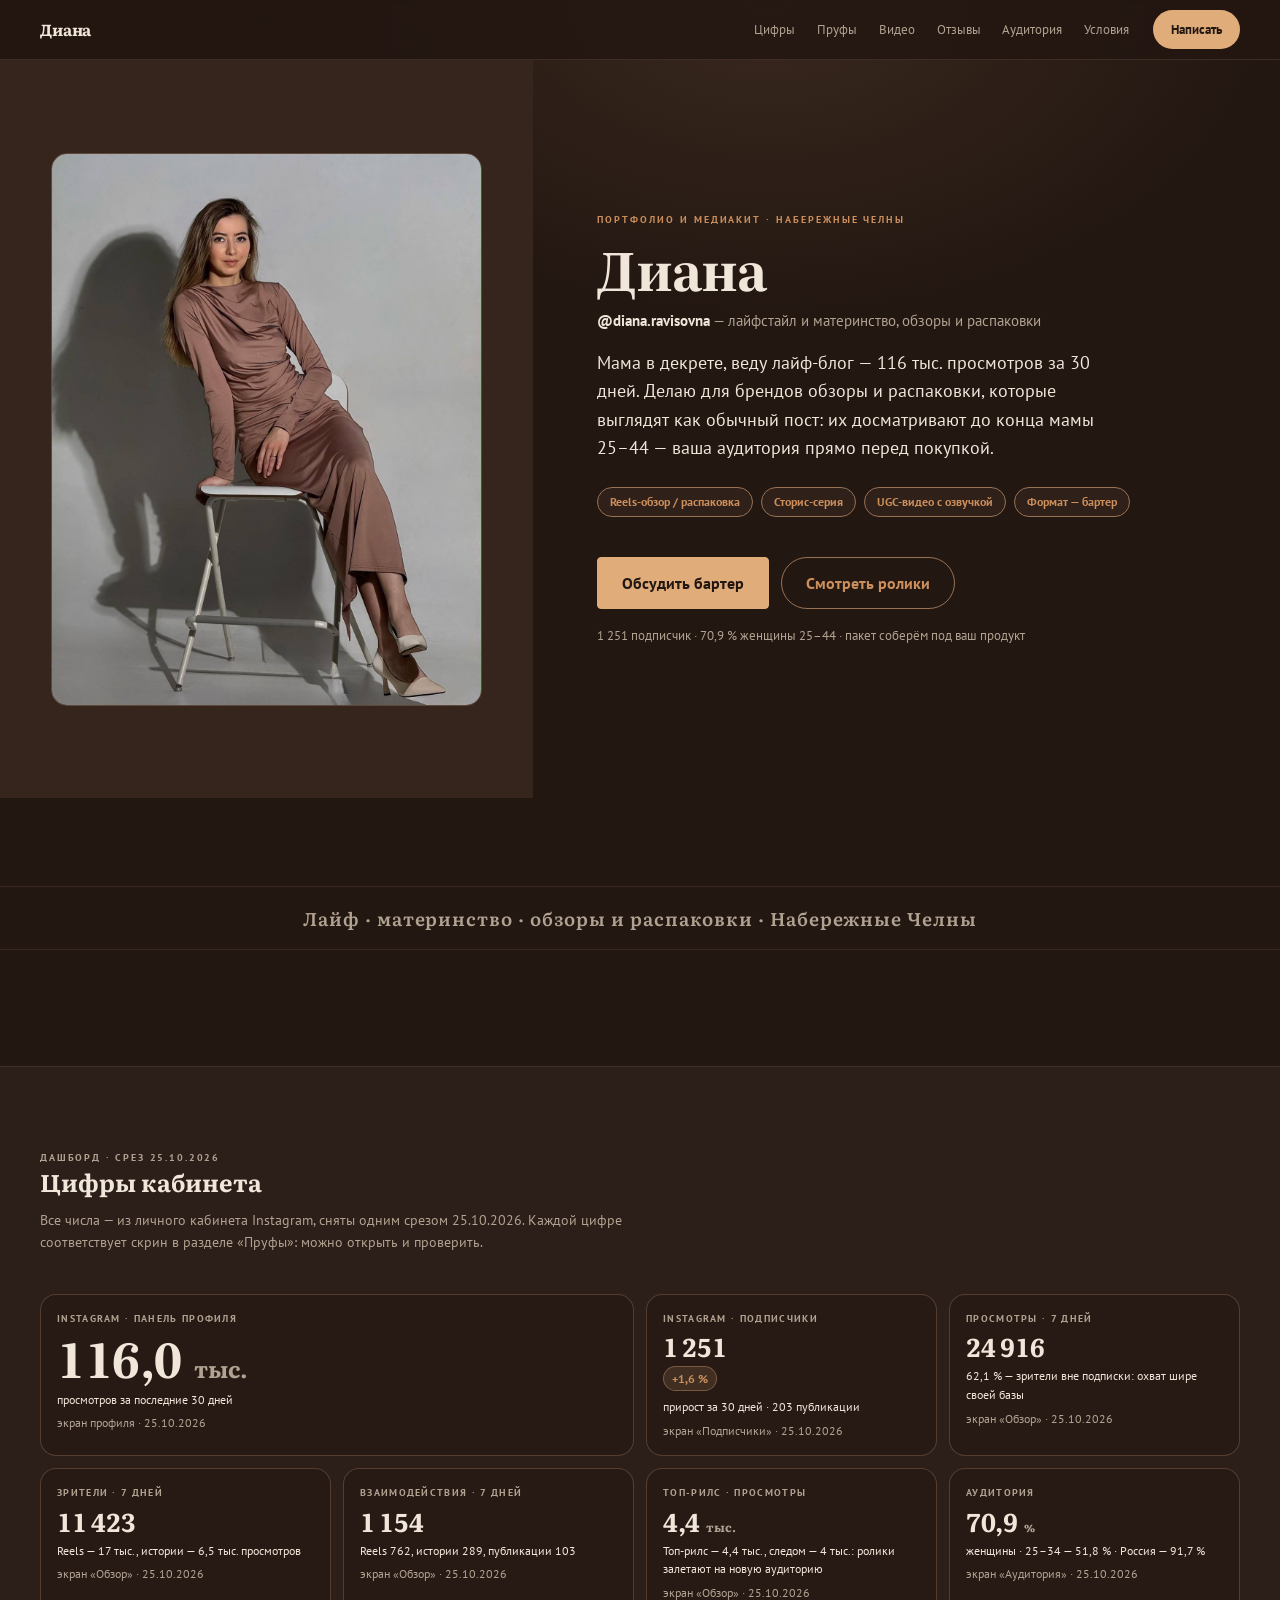
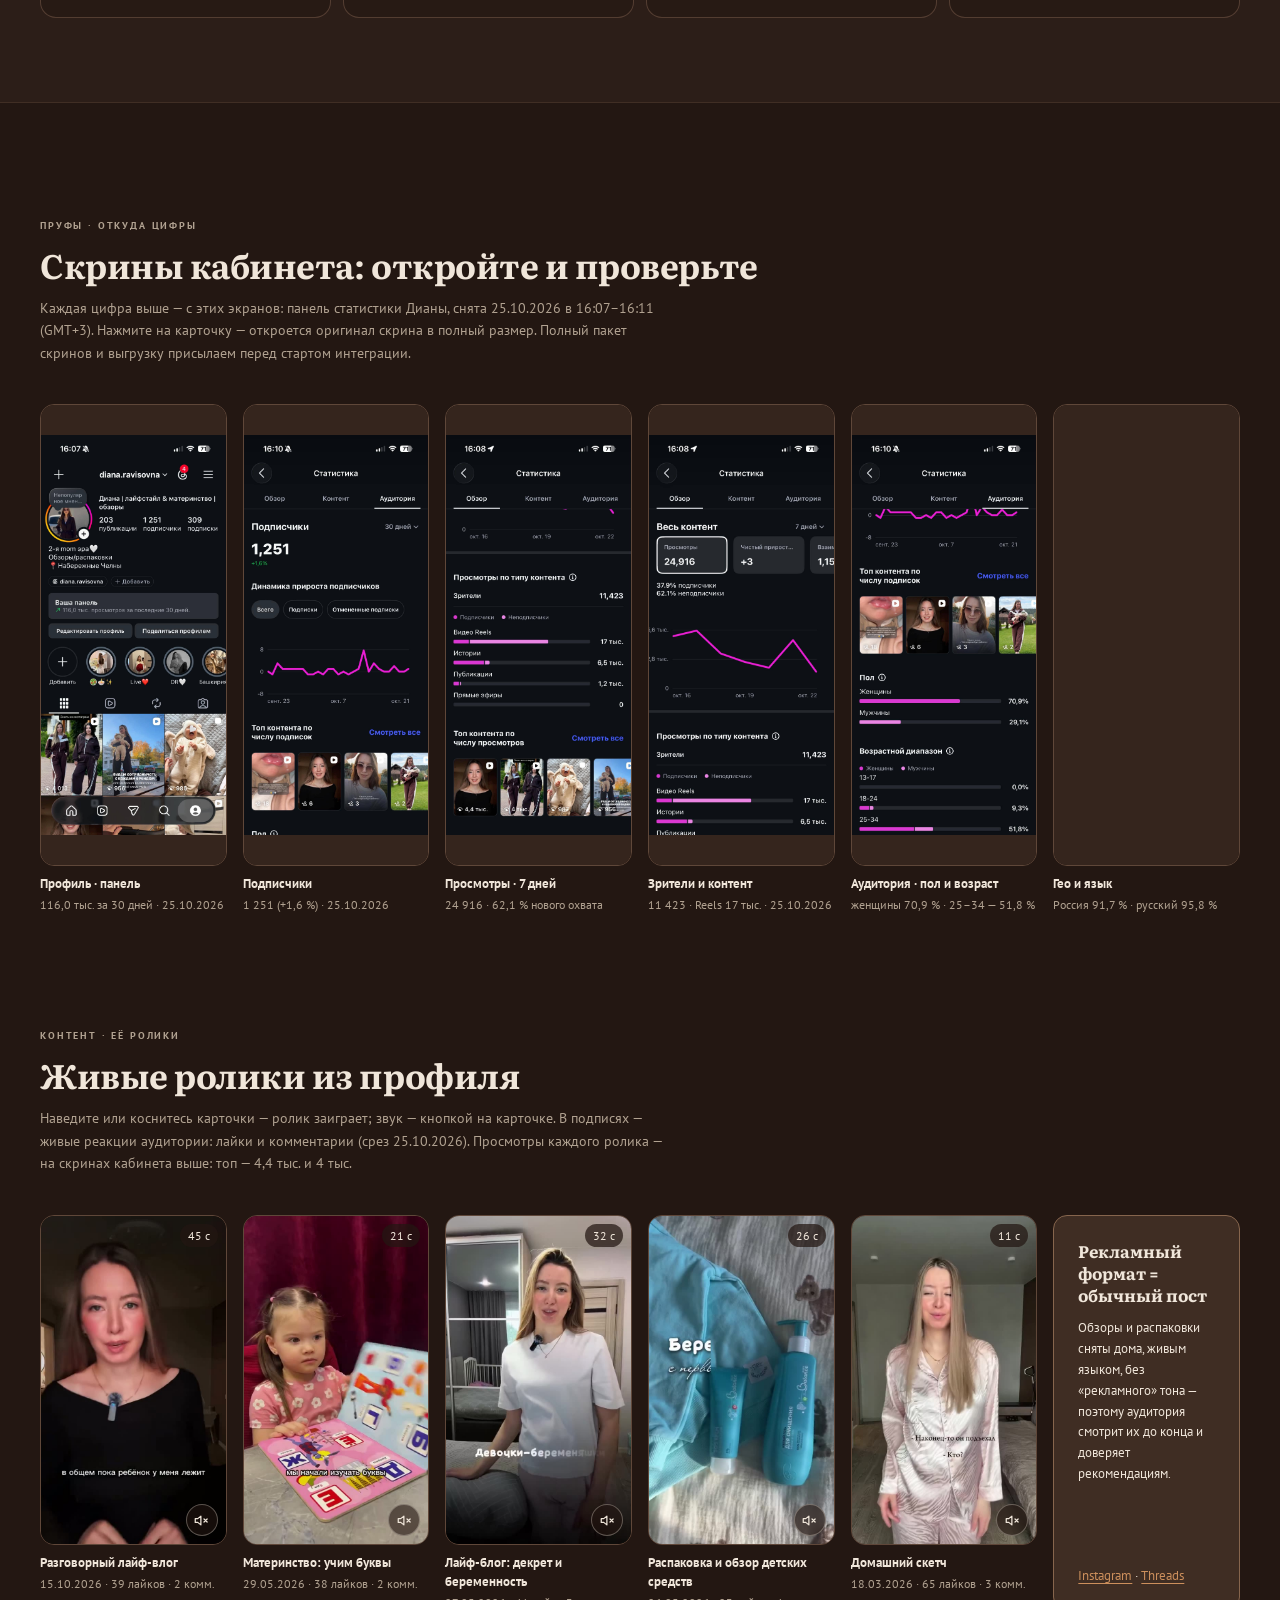
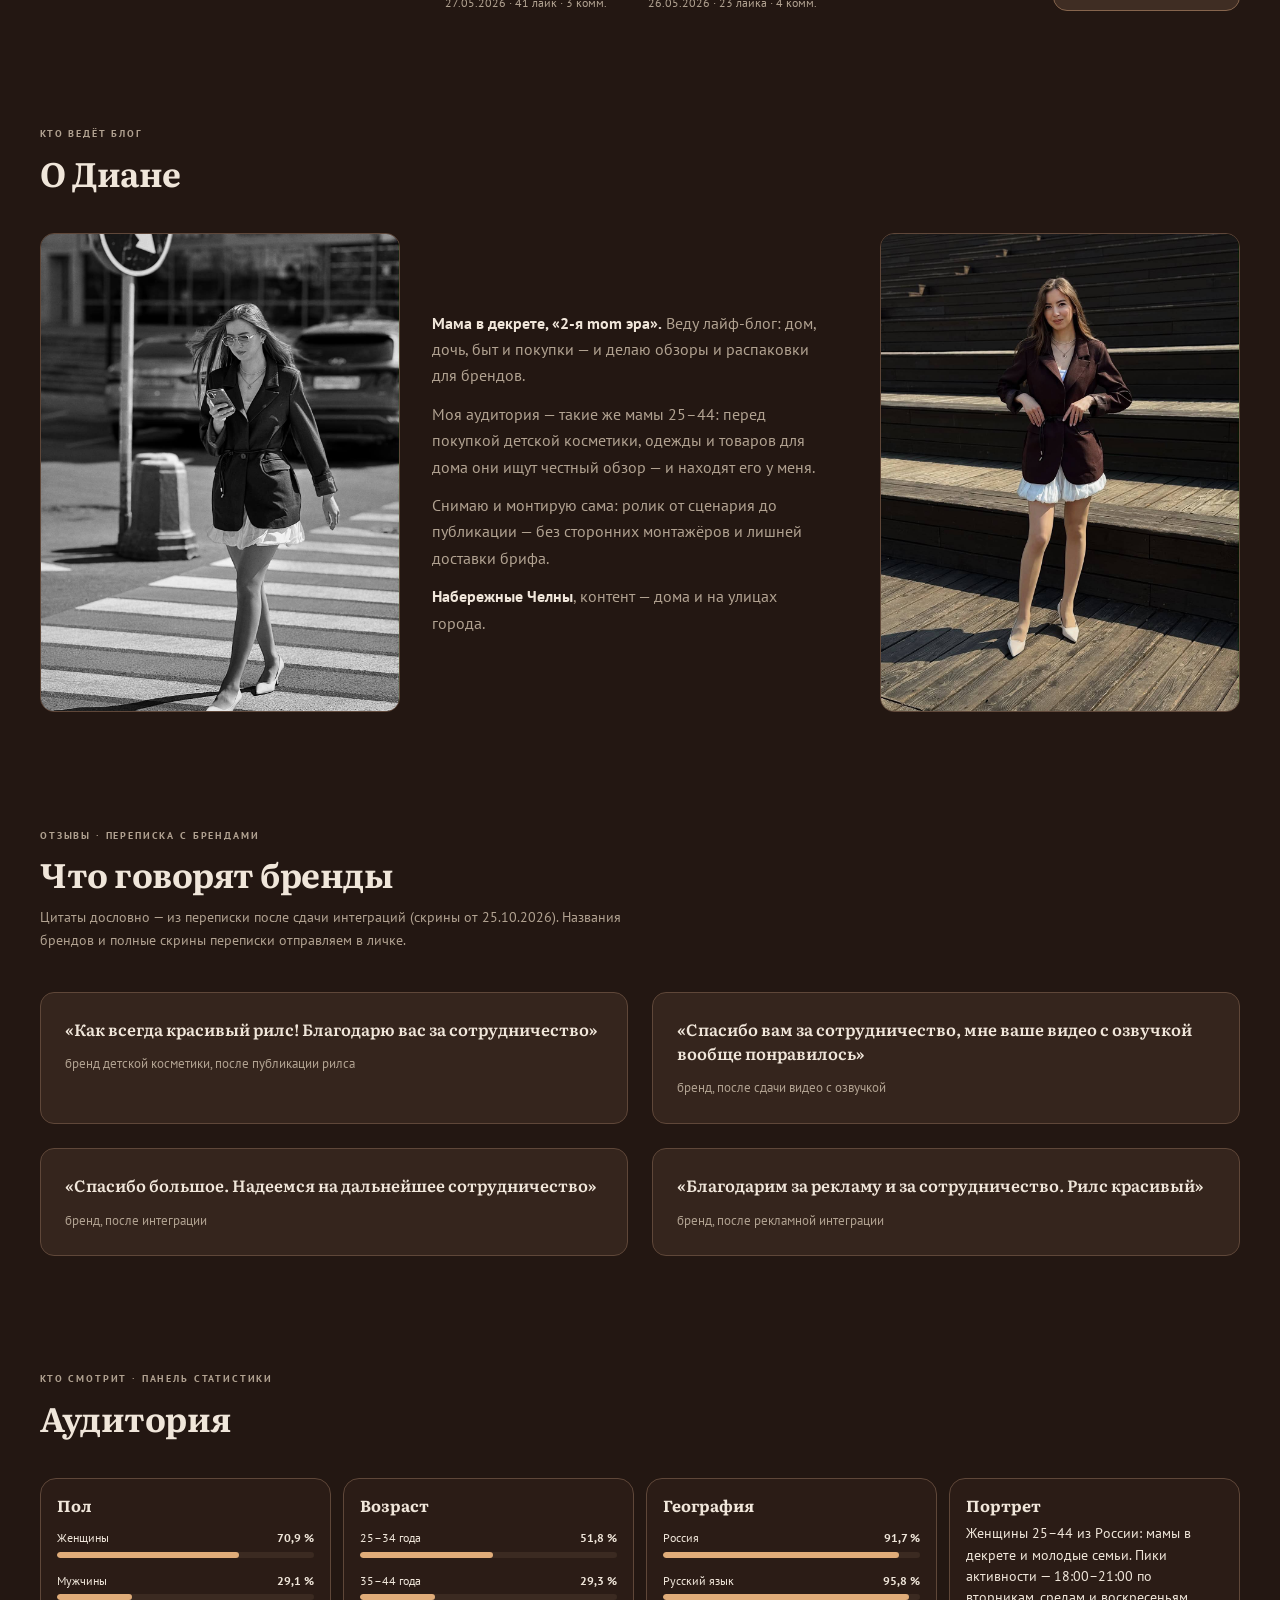
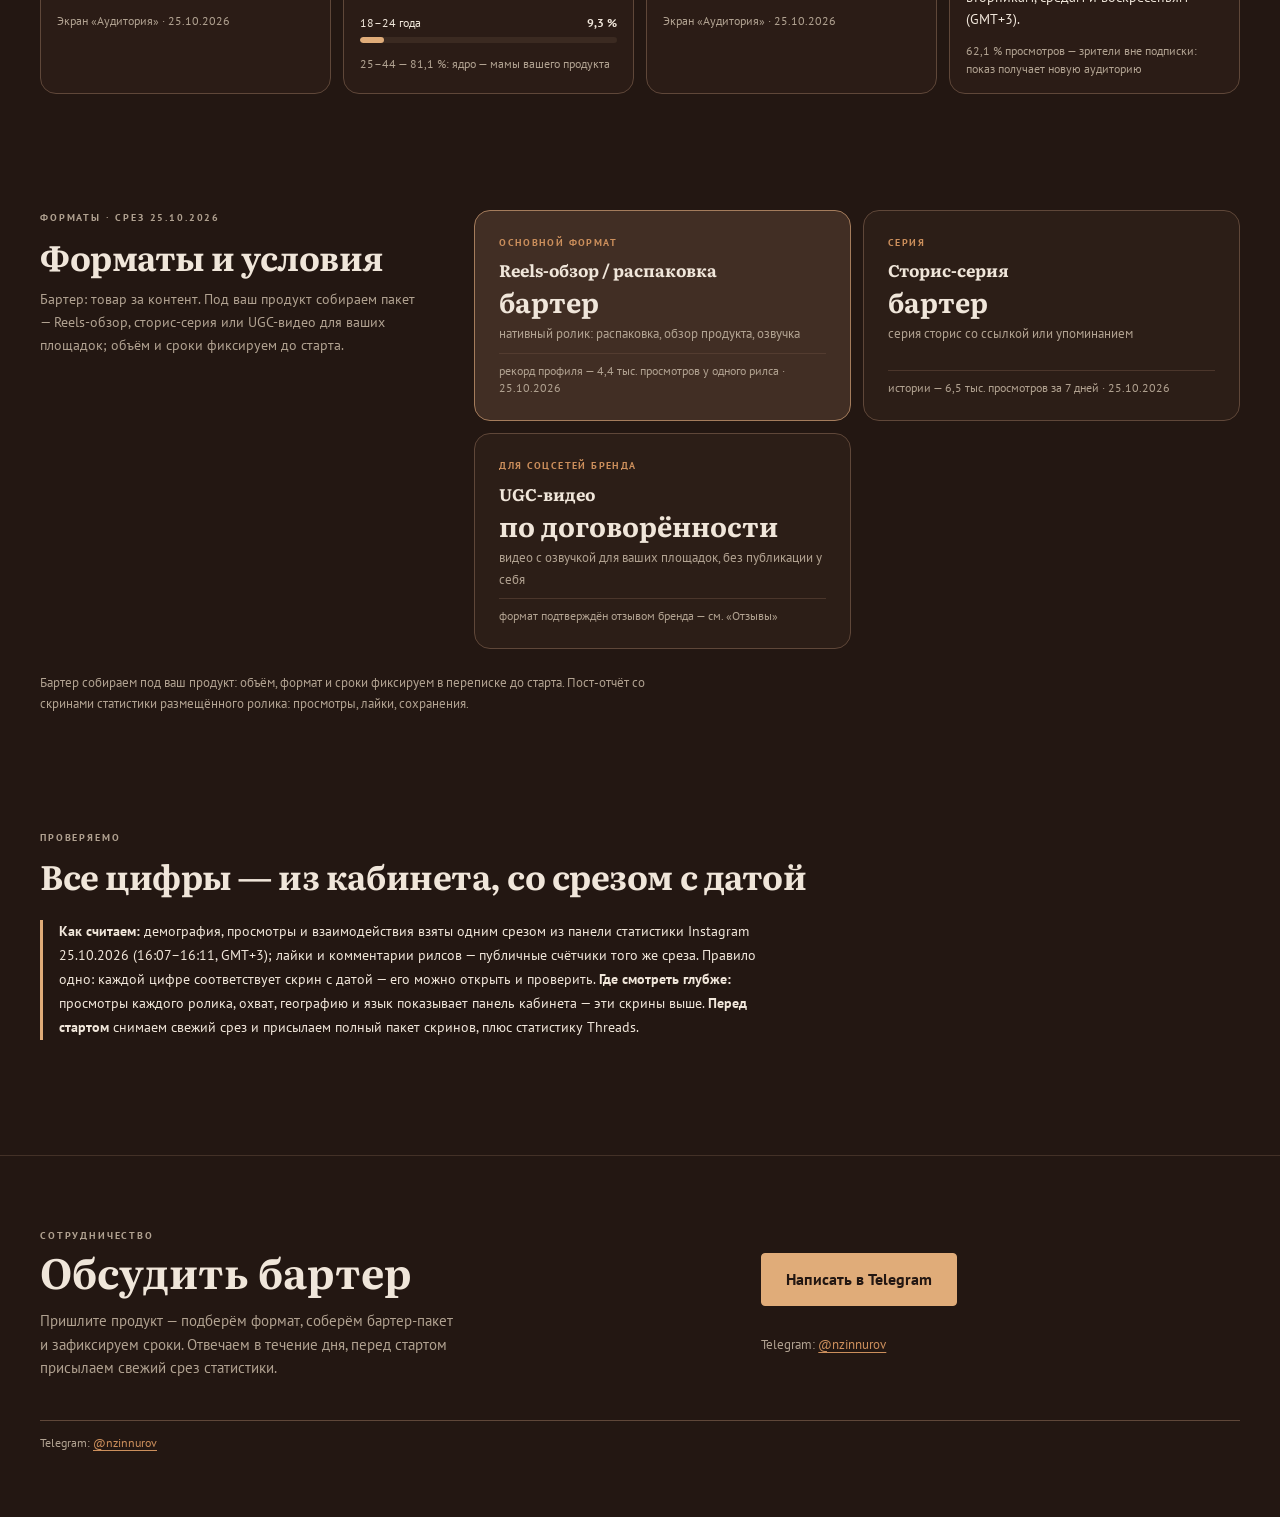
==== creators/diana-ravisovna/index.html @ 682ace09 "Портфолио: только Диана Рависовна" ====
<!DOCTYPE html>
<html lang="ru">
<head>
  <meta charset="UTF-8">
  <meta name="viewport" content="width=device-width, initial-scale=1.0">
  <title>Диана — портфолио и медиакит</title>
  <meta name="description" content="Портфолио и медиакит Дианы (@diana.ravisovna): лайф-блог о материнстве, обзоры и распаковки. 1 251 подписчик, 116 тыс. просмотров за 30 дней — каждая цифра срезом с датой, пруфы — скрины кабинета.">
  <link rel="icon" href="data:image/svg+xml,%3Csvg xmlns='http://www.w3.org/2000/svg' viewBox='0 0 16 16'%3E%3Crect width='16' height='16' fill='%234a3226'/%3E%3Ccircle cx='8' cy='8' r='4' fill='%23e8d5c4'/%3E%3C/svg%3E">
  <link rel="preload" as="font" type="font/woff2" href="/site/fonts/Literata-600-cyrillic.woff2" crossorigin>
  <link rel="preload" as="font" type="font/woff2" href="/site/fonts/Literata-700-cyrillic.woff2" crossorigin>
  <link rel="preload" as="font" type="font/woff2" href="/site/fonts/PTSans-400-cyrillic.woff2" crossorigin>
  <link rel="preload" as="font" type="font/woff2" href="/site/fonts/PTSans-700-cyrillic.woff2" crossorigin>
  <link rel="preload" as="image" href="/creators/diana-ravisovna/img/avatar.jpg">
  <link rel="stylesheet" href="/site/styles.css?v=5">
</head>
<body class="mk-page pf-page pf-page--cocoa">

<header class="pf-nav">
  <div class="pf-nav-in">
    <a class="pf-nav-brand" href="#hero">Диана</a>
    <nav class="pf-nav-links" aria-label="Разделы страницы">
      <a href="#digits">Цифры</a>
      <a href="#proof">Пруфы</a>
      <a href="#works">Видео</a>
      <a href="#reviews">Отзывы</a>
      <a href="#audience">Аудитория</a>
      <a href="#terms">Условия</a>
    </nav>
    <a class="pf-nav-cta" href="https://t.me/nzinnurov">Написать</a>
  </div>
</header>

<main class="pf-main">

  <section class="pf-hero" id="hero">
    <div class="pf-hero-media">
      <img class="pf-hero-ava" src="/creators/diana-ravisovna/img/avatar.jpg" width="1176" height="1510" alt="Диана — студийный портрет" fetchpriority="high" decoding="async">
    </div>
    <div class="pf-hero-body">
      <p class="pf-kicker">Портфолио и медиакит · Набережные Челны</p>
      <h1>Диана</h1>
      <p class="pf-handle"><b>@diana.ravisovna</b> — лайфстайл и материнство, обзоры и распаковки</p>
      <p class="pf-lead">Мама в декрете, веду лайф-блог — 116 тыс. просмотров за 30 дней. Делаю для брендов обзоры и распаковки, которые выглядят как обычный пост: их досматривают до конца мамы 25–44 — ваша аудитория прямо перед покупкой.</p>
      <p class="pf-chips">
        <span class="pf-chip pf-chip--price">Reels-обзор / распаковка</span>
        <span class="pf-chip pf-chip--price">Сторис-серия</span>
        <span class="pf-chip pf-chip--price">UGC-видео с озвучкой</span>
        <span class="pf-chip pf-chip--price">Формат — бартер</span>
      </p>
      <div class="pf-hero-actions">
        <a class="cta" href="https://t.me/nzinnurov">Обсудить бартер</a>
        <a class="pf-btn-ghost" href="#works">Смотреть ролики</a>
      </div>
      <p class="pf-meta">1 251 подписчик · 70,9 % женщины 25–44 · пакет соберём под ваш продукт</p>
    </div>
  </section>

  <section class="pf-strip" aria-label="Темы блога">
    <div class="pf-in">
      <p>Лайф · материнство · обзоры и распаковки · Набережные Челны</p>
    </div>
  </section>

  <section class="pf-band" id="digits">
    <div class="pf-in">
      <p class="pf-sec-kicker">Дашборд · срез 25.10.2026</p>
      <h2>Цифры кабинета</h2>
      <p class="pf-section-note">Все числа — из личного кабинета Instagram, сняты одним срезом 25.10.2026. Каждой цифре соответствует скрин в разделе «Пруфы»: можно открыть и проверить.</p>
      <div class="pf-board">
        <article class="pf-tile pf-tile--xl">
          <p class="pf-tile-label">Instagram · панель профиля</p>
          <p class="pf-tile-num tnum">116,0 <span class="unit">тыс.</span></p>
          <p class="pf-tile-sub">просмотров за последние 30 дней</p>
          <p class="pf-tile-sub pf-tile-dim">экран профиля · 25.10.2026</p>
        </article>
        <article class="pf-tile">
          <p class="pf-tile-label">Instagram · подписчики</p>
          <p class="pf-tile-num tnum">1 251</p>
          <p class="pf-delta">+1,6 %</p>
          <p class="pf-tile-sub">прирост за 30 дней · 203 публикации</p>
          <p class="pf-tile-sub pf-tile-dim">экран «Подписчики» · 25.10.2026</p>
        </article>
        <article class="pf-tile">
          <p class="pf-tile-label">Просмотры · 7 дней</p>
          <p class="pf-tile-num tnum">24 916</p>
          <p class="pf-tile-sub">62,1 % — зрители вне подписки: охват шире своей базы</p>
          <p class="pf-tile-sub pf-tile-dim">экран «Обзор» · 25.10.2026</p>
        </article>
        <article class="pf-tile">
          <p class="pf-tile-label">Зрители · 7 дней</p>
          <p class="pf-tile-num tnum">11 423</p>
          <p class="pf-tile-sub">Reels — 17 тыс., истории — 6,5 тыс. просмотров</p>
          <p class="pf-tile-sub pf-tile-dim">экран «Обзор» · 25.10.2026</p>
        </article>
        <article class="pf-tile">
          <p class="pf-tile-label">Взаимодействия · 7 дней</p>
          <p class="pf-tile-num tnum">1 154</p>
          <p class="pf-tile-sub">Reels 762, истории 289, публикации 103</p>
          <p class="pf-tile-sub pf-tile-dim">экран «Обзор» · 25.10.2026</p>
        </article>
        <article class="pf-tile">
          <p class="pf-tile-label">Топ-рилс · просмотры</p>
          <p class="pf-tile-num tnum">4,4 <span class="unit">тыс.</span></p>
          <p class="pf-tile-sub">Топ-рилс — 4,4 тыс., следом — 4 тыс.: ролики залетают на новую аудиторию</p>
          <p class="pf-tile-sub pf-tile-dim">экран «Обзор» · 25.10.2026</p>
        </article>
        <article class="pf-tile">
          <p class="pf-tile-label">Аудитория</p>
          <p class="pf-tile-num tnum">70,9 <span class="unit">%</span></p>
          <p class="pf-tile-sub">женщины · 25–34 — 51,8 % · Россия — 91,7 %</p>
          <p class="pf-tile-sub pf-tile-dim">экран «Аудитория» · 25.10.2026</p>
        </article>
      </div>
    </div>
  </section>

  <section class="pf-section" id="proof">
    <div class="pf-in">
      <p class="pf-sec-kicker">Пруфы · Откуда цифры</p>
      <h2>Скрины кабинета: откройте и проверьте</h2>
      <p class="pf-section-note">Каждая цифра выше — с этих экранов: панель статистики Дианы, снята 25.10.2026 в 16:07–16:11 (GMT+3). Нажмите на карточку — откроется оригинал скрина в полный размер. Полный пакет скринов и выгрузку присылаем перед стартом интеграции.</p>
      <div class="pf-rail">
        <a class="pf-card pf-card--shot" href="/creators/diana-ravisovna/img/stats/profile.jpg" target="_blank" rel="noopener">
          <span class="pf-card-media pf-card-media--shot">
            <img src="/creators/diana-ravisovna/img/stats/profile.jpg" alt="Экран профиля Instagram: панель 116 тыс. просмотров за 30 дней" loading="lazy" decoding="async">
          </span>
          <span class="pf-cap">
            <span class="pf-cap-t">Профиль · панель</span>
            <span class="pf-note tnum">116,0 тыс. за 30 дней · 25.10.2026</span>
          </span>
        </a>
        <a class="pf-card pf-card--shot" href="/creators/diana-ravisovna/img/stats/followers.jpg" target="_blank" rel="noopener">
          <span class="pf-card-media pf-card-media--shot">
            <img src="/creators/diana-ravisovna/img/stats/followers.jpg" alt="Экран статистики: 1 251 подписчик, прирост +1,6 % за 30 дней" loading="lazy" decoding="async">
          </span>
          <span class="pf-cap">
            <span class="pf-cap-t">Подписчики</span>
            <span class="pf-note tnum">1 251 (+1,6 %) · 25.10.2026</span>
          </span>
        </a>
        <a class="pf-card pf-card--shot" href="/creators/diana-ravisovna/img/stats/views7.jpg" target="_blank" rel="noopener">
          <span class="pf-card-media pf-card-media--shot">
            <img src="/creators/diana-ravisovna/img/stats/views7.jpg" alt="Экран статистики: 24 916 просмотров за 7 дней, 62,1 % — зрители вне подписки" loading="lazy" decoding="async">
          </span>
          <span class="pf-cap">
            <span class="pf-cap-t">Просмотры · 7 дней</span>
            <span class="pf-note tnum">24 916 · 62,1 % нового охвата</span>
          </span>
        </a>
        <a class="pf-card pf-card--shot" href="/creators/diana-ravisovna/img/stats/content.jpg" target="_blank" rel="noopener">
          <span class="pf-card-media pf-card-media--shot">
            <img src="/creators/diana-ravisovna/img/stats/content.jpg" alt="Экран статистики: 11 423 зрителя, Reels 17 тыс., истории 6,5 тыс." loading="lazy" decoding="async">
          </span>
          <span class="pf-cap">
            <span class="pf-cap-t">Зрители и контент</span>
            <span class="pf-note tnum">11 423 · Reels 17 тыс. · 25.10.2026</span>
          </span>
        </a>
        <a class="pf-card pf-card--shot" href="/creators/diana-ravisovna/img/stats/audience.jpg" target="_blank" rel="noopener">
          <span class="pf-card-media pf-card-media--shot">
            <img src="/creators/diana-ravisovna/img/stats/audience.jpg" alt="Экран аудитории: женщины 70,9 %, возраст 25–34 — 51,8 %" loading="lazy" decoding="async">
          </span>
          <span class="pf-cap">
            <span class="pf-cap-t">Аудитория · пол и возраст</span>
            <span class="pf-note tnum">женщины 70,9 % · 25–34 — 51,8 %</span>
          </span>
        </a>
        <a class="pf-card pf-card--shot" href="/creators/diana-ravisovna/img/stats/geo.jpg" target="_blank" rel="noopener">
          <span class="pf-card-media pf-card-media--shot">
            <img src="/creators/diana-ravisovna/img/stats/geo.jpg" alt="Экран аудитории: Россия 91,7 %, русский язык 95,8 %" loading="lazy" decoding="async">
          </span>
          <span class="pf-cap">
            <span class="pf-cap-t">Гео и язык</span>
            <span class="pf-note tnum">Россия 91,7 % · русский 95,8 %</span>
          </span>
        </a>
      </div>
    </div>
  </section>

  <section class="pf-section" id="works">
    <div class="pf-in">
      <p class="pf-sec-kicker">Контент · её ролики</p>
      <h2>Живые ролики из профиля</h2>
      <p class="pf-section-note">Наведите или коснитесь карточки — ролик заиграет; звук — кнопкой на карточке. В подписях — живые реакции аудитории: лайки и комментарии (срез 25.10.2026). Просмотры каждого ролика — на скринах кабинета выше: топ — 4,4 тыс. и 4 тыс.</p>
      <div class="pf-rail">
        <figure data-reel class="pf-card">
          <div class="pf-card-media">
            <video src="/creators/diana-ravisovna/videos/reel-1.mp4" poster="/creators/diana-ravisovna/videos/posters/reel-1.jpg" playsinline preload="metadata" muted aria-label="Разговорный лайф-влог"></video>
            <span class="dur tnum">45 с</span>
            <span class="pf-play" aria-hidden="true"></span>
            <button class="pf-sound" type="button" aria-pressed="false" aria-label="Включить звук"><svg viewBox="0 0 24 24" width="15" height="15" aria-hidden="true" fill="none" stroke="currentColor" stroke-width="2" stroke-linecap="round" stroke-linejoin="round"><path d="M11 5 6 9H2v6h4l5 4z"/><path class="pf-sound-waves" d="M15.6 8.4a5.2 5.2 0 0 1 0 7.2M18.6 5.4a9.2 9.2 0 0 1 0 13.2"/><path class="pf-sound-x" d="M16 9.5l5 5M21 9.5l-5 5"/></svg></button>
          </div>
          <figcaption class="pf-cap">
            <span class="pf-cap-t">Разговорный лайф-влог</span>
            <span class="pf-note tnum">15.10.2026 · 39 лайков · 2 комм.</span>
          </figcaption>
        </figure>
        <figure data-reel class="pf-card">
          <div class="pf-card-media">
            <video src="/creators/diana-ravisovna/videos/reel-2.mp4" poster="/creators/diana-ravisovna/videos/posters/reel-2.jpg" playsinline preload="metadata" muted aria-label="Материнство: учим буквы"></video>
            <span class="dur tnum">21 с</span>
            <span class="pf-play" aria-hidden="true"></span>
            <button class="pf-sound" type="button" aria-pressed="false" aria-label="Включить звук"><svg viewBox="0 0 24 24" width="15" height="15" aria-hidden="true" fill="none" stroke="currentColor" stroke-width="2" stroke-linecap="round" stroke-linejoin="round"><path d="M11 5 6 9H2v6h4l5 4z"/><path class="pf-sound-waves" d="M15.6 8.4a5.2 5.2 0 0 1 0 7.2M18.6 5.4a9.2 9.2 0 0 1 0 13.2"/><path class="pf-sound-x" d="M16 9.5l5 5M21 9.5l-5 5"/></svg></button>
          </div>
          <figcaption class="pf-cap">
            <span class="pf-cap-t">Материнство: учим буквы</span>
            <span class="pf-note tnum">29.05.2026 · 38 лайков · 2 комм.</span>
          </figcaption>
        </figure>
        <figure data-reel class="pf-card">
          <div class="pf-card-media">
            <video src="/creators/diana-ravisovna/videos/reel-3.mp4" poster="/creators/diana-ravisovna/videos/posters/reel-3.jpg" playsinline preload="metadata" muted aria-label="Лайф-блог: декрет и беременность"></video>
            <span class="dur tnum">32 с</span>
            <span class="pf-play" aria-hidden="true"></span>
            <button class="pf-sound" type="button" aria-pressed="false" aria-label="Включить звук"><svg viewBox="0 0 24 24" width="15" height="15" aria-hidden="true" fill="none" stroke="currentColor" stroke-width="2" stroke-linecap="round" stroke-linejoin="round"><path d="M11 5 6 9H2v6h4l5 4z"/><path class="pf-sound-waves" d="M15.6 8.4a5.2 5.2 0 0 1 0 7.2M18.6 5.4a9.2 9.2 0 0 1 0 13.2"/><path class="pf-sound-x" d="M16 9.5l5 5M21 9.5l-5 5"/></svg></button>
          </div>
          <figcaption class="pf-cap">
            <span class="pf-cap-t">Лайф-блог: декрет и беременность</span>
            <span class="pf-note tnum">27.05.2026 · 41 лайк · 3 комм.</span>
          </figcaption>
        </figure>
        <figure data-reel class="pf-card">
          <div class="pf-card-media">
            <video src="/creators/diana-ravisovna/videos/reel-4.mp4" poster="/creators/diana-ravisovna/videos/posters/reel-4.jpg" playsinline preload="metadata" muted aria-label="Распаковка и обзор детских средств"></video>
            <span class="dur tnum">26 с</span>
            <span class="pf-play" aria-hidden="true"></span>
            <button class="pf-sound" type="button" aria-pressed="false" aria-label="Включить звук"><svg viewBox="0 0 24 24" width="15" height="15" aria-hidden="true" fill="none" stroke="currentColor" stroke-width="2" stroke-linecap="round" stroke-linejoin="round"><path d="M11 5 6 9H2v6h4l5 4z"/><path class="pf-sound-waves" d="M15.6 8.4a5.2 5.2 0 0 1 0 7.2M18.6 5.4a9.2 9.2 0 0 1 0 13.2"/><path class="pf-sound-x" d="M16 9.5l5 5M21 9.5l-5 5"/></svg></button>
          </div>
          <figcaption class="pf-cap">
            <span class="pf-cap-t">Распаковка и обзор детских средств</span>
            <span class="pf-note tnum">26.05.2026 · 23 лайка · 4 комм.</span>
          </figcaption>
        </figure>
        <figure data-reel class="pf-card">
          <div class="pf-card-media">
            <video src="/creators/diana-ravisovna/videos/reel-5.mp4" poster="/creators/diana-ravisovna/videos/posters/reel-5.jpg" playsinline preload="metadata" muted aria-label="Домашний скетч"></video>
            <span class="dur tnum">11 с</span>
            <span class="pf-play" aria-hidden="true"></span>
            <button class="pf-sound" type="button" aria-pressed="false" aria-label="Включить звук"><svg viewBox="0 0 24 24" width="15" height="15" aria-hidden="true" fill="none" stroke="currentColor" stroke-width="2" stroke-linecap="round" stroke-linejoin="round"><path d="M11 5 6 9H2v6h4l5 4z"/><path class="pf-sound-waves" d="M15.6 8.4a5.2 5.2 0 0 1 0 7.2M18.6 5.4a9.2 9.2 0 0 1 0 13.2"/><path class="pf-sound-x" d="M16 9.5l5 5M21 9.5l-5 5"/></svg></button>
          </div>
          <figcaption class="pf-cap">
            <span class="pf-cap-t">Домашний скетч</span>
            <span class="pf-note tnum">18.03.2026 · 65 лайков · 3 комм.</span>
          </figcaption>
        </figure>
        <aside class="pf-rail-card">
          <p class="pf-rail-card-k">Рекламный формат = обычный пост</p>
          <p>Обзоры и распаковки сняты дома, живым языком, без «рекламного» тона — поэтому аудитория смотрит их до конца и доверяет рекомендациям.</p>
          <p class="pf-rail-card-links"><a href="https://www.instagram.com/diana.ravisovna">Instagram</a> · <a href="https://www.threads.net/@diana.ravisovna">Threads</a></p>
        </aside>
      </div>
    </div>
  </section>

  <section class="pf-section" id="about">
    <div class="pf-in">
      <p class="pf-sec-kicker">Кто ведёт блог</p>
      <h2>О Диане</h2>
      <div class="pf-about">
        <div class="pf-about-photo"><img src="/creators/diana-ravisovna/img/photo-bw.jpg" alt="Диана на переходе, чёрно-белый портрет" loading="lazy" decoding="async"></div>
        <div class="pf-about-text">
          <p><b>Мама в декрете, «2-я mom эра».</b> Веду лайф-блог: дом, дочь, быт и покупки — и делаю обзоры и распаковки для брендов.</p>
          <p>Моя аудитория — такие же мамы 25–44: перед покупкой детской косметики, одежды и товаров для дома они ищут честный обзор — и находят его у меня.</p>
          <p>Снимаю и монтирую сама: ролик от сценария до публикации — без сторонних монтажёров и лишней доставки брифа.</p>
          <p><b>Набережные Челны</b>, контент — дома и на улицах города.</p>
        </div>
        <div class="pf-about-photo"><img src="/creators/diana-ravisovna/img/photo-amp.jpg" alt="Диана в амфитеатре" loading="lazy" decoding="async"></div>
      </div>
    </div>
  </section>

  <section class="pf-section" id="reviews">
    <div class="pf-in">
      <p class="pf-sec-kicker">Отзывы · переписка с брендами</p>
      <h2>Что говорят бренды</h2>
      <p class="pf-section-note">Цитаты дословно — из переписки после сдачи интеграций (скрины от 25.10.2026). Названия брендов и полные скрины переписки отправляем в личке.</p>
      <div class="pf-quotes">
        <figure class="pf-quote">
          <p>«Как всегда красивый рилс! Благодарю вас за сотрудничество»</p>
          <figcaption>бренд детской косметики, после публикации рилса</figcaption>
        </figure>
        <figure class="pf-quote">
          <p>«Спасибо вам за сотрудничество, мне ваше видео с озвучкой вообще понравилось»</p>
          <figcaption>бренд, после сдачи видео с озвучкой</figcaption>
        </figure>
        <figure class="pf-quote">
          <p>«Спасибо большое. Надеемся на дальнейшее сотрудничество»</p>
          <figcaption>бренд, после интеграции</figcaption>
        </figure>
        <figure class="pf-quote">
          <p>«Благодарим за рекламу и за сотрудничество. Рилс красивый»</p>
          <figcaption>бренд, после рекламной интеграции</figcaption>
        </figure>
      </div>
    </div>
  </section>

  <section class="pf-section" id="audience">
    <div class="pf-in">
      <p class="pf-sec-kicker">Кто смотрит · панель статистики</p>
      <h2>Аудитория</h2>
      <div class="pf-aud-grid">
        <article class="pf-aud-card">
          <h3>Пол</h3>
          <div class="pf-bar">
            <p class="pf-bar-top"><span>Женщины</span><b class="tnum">70,9 %</b></p>
            <div class="pf-bar-track" aria-hidden="true"><i style="--w:70.9%"></i></div>
          </div>
          <div class="pf-bar">
            <p class="pf-bar-top"><span>Мужчины</span><b class="tnum">29,1 %</b></p>
            <div class="pf-bar-track" aria-hidden="true"><i style="--w:29.1%"></i></div>
          </div>
          <p class="pf-aud-note">Экран «Аудитория» · 25.10.2026</p>
        </article>
        <article class="pf-aud-card">
          <h3>Возраст</h3>
          <div class="pf-bar">
            <p class="pf-bar-top"><span>25–34 года</span><b class="tnum">51,8 %</b></p>
            <div class="pf-bar-track" aria-hidden="true"><i style="--w:51.8%"></i></div>
          </div>
          <div class="pf-bar">
            <p class="pf-bar-top"><span>35–44 года</span><b class="tnum">29,3 %</b></p>
            <div class="pf-bar-track" aria-hidden="true"><i style="--w:29.3%"></i></div>
          </div>
          <div class="pf-bar">
            <p class="pf-bar-top"><span>18–24 года</span><b class="tnum">9,3 %</b></p>
            <div class="pf-bar-track" aria-hidden="true"><i style="--w:9.3%"></i></div>
          </div>
          <p class="pf-aud-note">25–44 — 81,1 %: ядро — мамы вашего продукта</p>
        </article>
        <article class="pf-aud-card">
          <h3>География</h3>
          <div class="pf-bar">
            <p class="pf-bar-top"><span>Россия</span><b class="tnum">91,7 %</b></p>
            <div class="pf-bar-track" aria-hidden="true"><i style="--w:91.7%"></i></div>
          </div>
          <div class="pf-bar">
            <p class="pf-bar-top"><span>Русский язык</span><b class="tnum">95,8 %</b></p>
            <div class="pf-bar-track" aria-hidden="true"><i style="--w:95.8%"></i></div>
          </div>
          <p class="pf-aud-note">Экран «Аудитория» · 25.10.2026</p>
        </article>
        <article class="pf-aud-card">
          <h3>Портрет</h3>
          <p class="pf-aud-text">Женщины 25–44 из России: мамы в декрете и молодые семьи. Пики активности — 18:00–21:00 по вторникам, средам и воскресеньям (GMT+3).</p>
          <p class="pf-aud-note">62,1 % просмотров — зрители вне подписки: показ получает новую аудиторию</p>
        </article>
      </div>
    </div>
  </section>

  <section class="pf-section" id="terms">
    <div class="pf-in">
      <div class="pf-split">
        <div class="pf-split-side">
          <p class="pf-sec-kicker">Форматы · срез 25.10.2026</p>
          <h2>Форматы и условия</h2>
          <p class="pf-section-note">Бартер: товар за контент. Под ваш продукт собираем пакет — Reels-обзор, сторис-серия или UGC-видео для ваших площадок; объём и сроки фиксируем до старта.</p>
        </div>
        <div class="pf-price-grid">
          <article class="pf-price-card pf-price-card--main">
            <p class="pf-price-tag">основной формат</p>
            <h3 class="pf-price-name">Reels-обзор / распаковка</h3>
            <p class="pf-price-val">бартер</p>
            <p class="pf-price-inc">нативный ролик: распаковка, обзор продукта, озвучка</p>
            <p class="pf-price-bench">рекорд профиля — 4,4 тыс. просмотров у одного рилса · 25.10.2026</p>
          </article>
          <article class="pf-price-card">
            <p class="pf-price-tag">серия</p>
            <h3 class="pf-price-name">Сторис-серия</h3>
            <p class="pf-price-val">бартер</p>
            <p class="pf-price-inc">серия сторис со ссылкой или упоминанием</p>
            <p class="pf-price-bench">истории — 6,5 тыс. просмотров за 7 дней · 25.10.2026</p>
          </article>
          <article class="pf-price-card">
            <p class="pf-price-tag">для соцсетей бренда</p>
            <h3 class="pf-price-name">UGC-видео</h3>
            <p class="pf-price-val">по договорённости</p>
            <p class="pf-price-inc">видео с озвучкой для ваших площадок, без публикации у себя</p>
            <p class="pf-price-bench">формат подтверждён отзывом бренда — см. «Отзывы»</p>
          </article>
        </div>
      </div>
      <p class="pf-price-foot">Бартер собираем под ваш продукт: объём, формат и сроки фиксируем в переписке до старта. Пост-отчёт со скринами статистики размещённого ролика: просмотры, лайки, сохранения.</p>
    </div>
  </section>

  <section class="pf-section" id="method">
    <div class="pf-in">
      <p class="pf-sec-kicker">Проверяемо</p>
      <h2>Все цифры — из кабинета, со срезом с датой</h2>
      <p class="pf-method"><b>Как считаем:</b> демография, просмотры и взаимодействия взяты одним срезом из панели статистики Instagram 25.10.2026 (16:07–16:11, GMT+3); лайки и комментарии рилсов — публичные счётчики того же среза. Правило одно: каждой цифре соответствует скрин с датой — его можно открыть и проверить. <b>Где смотреть глубже:</b> просмотры каждого ролика, охват, географию и язык показывает панель кабинета — эти скрины выше. <b>Перед стартом</b> снимаем свежий срез и присылаем полный пакет скринов, плюс статистику Threads.</p>
    </div>
  </section>

  <section class="pf-book" id="book">
    <div class="pf-in">
      <div class="pf-book-in">
        <div>
          <p class="pf-sec-kicker">Сотрудничество</p>
          <h2>Обсудить бартер</h2>
          <p class="pf-book-note">Пришлите продукт — подберём формат, соберём бартер-пакет и зафиксируем сроки. Отвечаем в течение дня, перед стартом присылаем свежий срез статистики.</p>
        </div>
        <div class="pf-book-actions">
          <a class="cta" href="https://t.me/nzinnurov">Написать в Telegram</a>
          <p class="pf-meta">Telegram: <a href="https://t.me/nzinnurov">@nzinnurov</a></p>
        </div>
      </div>
    </div>
  </section>

  <footer class="colophon">
    <div class="pf-in">
      <div class="colophon__meta">
        <span>Telegram: <a href="https://t.me/nzinnurov">@nzinnurov</a></span>
      </div>
    </div>
  </footer>

</main>
<script src="/site/site.js?v=3"></script>
</body>
</html>
---- site/styles.css ----
/* Hallmark · genre: editorial · macrostructure: Stat-Led · theme: Espresso · pass 4: desktop media kit (sticky nav + split hero with portrait + stat band + work rails + lightbox) · nav: N6 · footer: Ft4 · critique: P5 H4 E4 S5 R4 V4 · pass 5: тема «какао-крем» (Диана) + скрины кабинета в карточках пруфов */

@font-face {
  font-family: 'Literata';
  font-style: normal;
  font-weight: 600;
  font-display: swap;
  src: url(/site/fonts/Literata-600-cyrillic.woff2) format('woff2');
  unicode-range: U+0301, U+0400-045F, U+0490-0491, U+04B0-04B1, U+2116;
}
@font-face {
  font-family: 'Literata';
  font-style: normal;
  font-weight: 600;
  font-display: swap;
  src: url(/site/fonts/Literata-600-latin.woff2) format('woff2');
  unicode-range: U+0000-00FF, U+0131, U+0152-0153, U+02BB-02BC, U+02C6, U+02DA, U+02DC, U+0304, U+0308, U+0329, U+2000-206F, U+20AC, U+2122, U+2191, U+2193, U+2212, U+2215, U+FEFF, U+FFFD;
}
@font-face {
  font-family: 'Literata';
  font-style: normal;
  font-weight: 700;
  font-display: swap;
  src: url(/site/fonts/Literata-700-cyrillic.woff2) format('woff2');
  unicode-range: U+0301, U+0400-045F, U+0490-0491, U+04B0-04B1, U+2116;
}
@font-face {
  font-family: 'Literata';
  font-style: normal;
  font-weight: 700;
  font-display: swap;
  src: url(/site/fonts/Literata-700-latin.woff2) format('woff2');
  unicode-range: U+0000-00FF, U+0131, U+0152-0153, U+02BB-02BC, U+02C6, U+02DA, U+02DC, U+0304, U+0308, U+0329, U+2000-206F, U+20AC, U+2122, U+2191, U+2193, U+2212, U+2215, U+FEFF, U+FFFD;
}
@font-face {
  font-family: 'PT Sans';
  font-style: normal;
  font-weight: 400;
  font-display: swap;
  src: url(/site/fonts/PTSans-400-cyrillic.woff2) format('woff2');
  unicode-range: U+0301, U+0400-045F, U+0490-0491, U+04B0-04B1, U+2116;
}
@font-face {
  font-family: 'PT Sans';
  font-style: normal;
  font-weight: 400;
  font-display: swap;
  src: url(/site/fonts/PTSans-400-latin.woff2) format('woff2');
  unicode-range: U+0000-00FF, U+0131, U+0152-0153, U+02BB-02BC, U+02C6, U+02DA, U+02DC, U+0304, U+0308, U+0329, U+2000-206F, U+20AC, U+2122, U+2191, U+2193, U+2212, U+2215, U+FEFF, U+FFFD;
}
@font-face {
  font-family: 'PT Sans';
  font-style: normal;
  font-weight: 700;
  font-display: swap;
  src: url(/site/fonts/PTSans-700-cyrillic.woff2) format('woff2');
  unicode-range: U+0301, U+0400-045F, U+0490-0491, U+04B0-04B1, U+2116;
}
@font-face {
  font-family: 'PT Sans';
  font-style: normal;
  font-weight: 700;
  font-display: swap;
  src: url(/site/fonts/PTSans-700-latin.woff2) format('woff2');
  unicode-range: U+0000-00FF, U+0131, U+0152-0153, U+02BB-02BC, U+02C6, U+02DA, U+02DC, U+0304, U+0308, U+0329, U+2000-206F, U+20AC, U+2122, U+2191, U+2193, U+2212, U+2215, U+FEFF, U+FFFD;
}
:root {
  color-scheme: dark;
  --color-paper: oklch(0.20 0.025 50);
  --color-paper-2: oklch(0.26 0.03 52);
  --color-ink: oklch(0.94 0.015 85);
  --color-ink-muted: oklch(0.70 0.025 80);
  --color-rule: oklch(0.44 0.04 55);
  --color-accent: oklch(0.72 0.11 68);
  --color-accent-dark: oklch(0.87 0.08 75);
  --font-display: 'Literata', Georgia, 'Times New Roman', serif;
  --font-body: 'PT Sans', 'Segoe UI', Arial, sans-serif;
  --space-1: 4px; --space-2: 8px; --space-3: 12px; --space-4: 16px;
  --space-lg: 24px; --space-xl: 40px; --space-2xl: 64px; --space-3xl: 96px;
  --rule-hair: 1px;
  --page-gutter: 20px;
  --light-paper: oklch(0.965 0.014 85);
  --light-paper-2: oklch(0.925 0.024 82);
  --light-ink: oklch(0.26 0.035 55);
  --light-ink-muted: oklch(0.50 0.035 60);
  --light-rule: oklch(0.855 0.03 78);
  --light-accent: oklch(0.60 0.115 62);
  --light-accent-dark: oklch(0.47 0.105 55);
  --cocoa-paper: oklch(0.22 0.022 45);
  --cocoa-paper-2: oklch(0.28 0.028 47);
  --cocoa-ink: oklch(0.93 0.02 75);
  --cocoa-ink-muted: oklch(0.72 0.03 70);
  --cocoa-rule: oklch(0.42 0.04 50);
  --cocoa-accent: oklch(0.78 0.09 65);
  --cocoa-accent-dark: oklch(0.70 0.10 60);
}

* { box-sizing: border-box; margin: 0; padding: 0; }
html, body { overflow-x: clip; }
body { font-family: var(--font-body); color: var(--color-ink); background: var(--color-paper); line-height: 1.6; }
h1, h2, h3 { font-family: var(--font-display); font-style: normal; line-height: 1.15; font-weight: 700; }
a { color: var(--color-accent-dark); text-decoration-thickness: var(--rule-hair); text-underline-offset: 3px; }
:focus-visible { outline: 2px solid var(--color-accent); outline-offset: 2px; }
.wrap { max-width: 1080px; margin: 0 auto; padding: 0 var(--page-gutter); }
.tnum { font-variant-numeric: tabular-nums; }
.hairline { border: 0; border-top: var(--rule-hair) solid var(--color-rule); margin: var(--space-xl) 0; }
.double-rule { border: 0; border-top: 3px double var(--color-ink); margin: var(--space-2) 0; }

.masthead { padding: var(--space-lg) 0 0; }
.masthead__row { display: flex; justify-content: space-between; gap: var(--space-4);
  font-size: .8rem; letter-spacing: .08em; text-transform: uppercase; color: var(--color-ink-muted); }
.masthead__title { font-family: var(--font-display); font-weight: 700; text-align: center;
  font-size: clamp(1.5rem, 4vw, 2.4rem); padding: var(--space-3) 0; }
.masthead__title a { color: inherit; text-decoration: none; }
.masthead nav { display: flex; flex-wrap: wrap; justify-content: center; gap: var(--space-4);
  padding: var(--space-3) 0 var(--space-4); font-size: .95rem; }
.masthead nav a { color: var(--color-ink); text-decoration: none; }
.masthead nav a:hover { color: var(--color-accent-dark); }
.masthead nav .cta { color: var(--color-paper); }

.cta, .cta-outline {
  display: inline-block; font-weight: 700; text-decoration: none; text-align: center;
  padding: var(--space-3) var(--space-lg); border-radius: 4px; margin: var(--space-2) 0;
  border: var(--rule-hair) solid var(--color-accent); white-space: nowrap;
}
.cta { background: var(--color-accent); color: var(--color-paper); }
.cta:hover { background: var(--color-accent-dark); border-color: var(--color-accent-dark); }
.cta:focus-visible { outline: 2px solid var(--color-accent); outline-offset: 2px; }
.cta:active { transform: translateY(1px); }
.cta-outline { background: transparent; color: var(--color-accent-dark); }
.cta-outline:hover { background: var(--color-paper-2); }

.stat-figure { font-family: var(--font-display); font-weight: 700; line-height: .95;
  font-size: clamp(4.5rem, 14vw, 9rem); letter-spacing: -0.03em; }
.stat-figure .unit { font-size: .35em; color: var(--color-ink-muted); margin-left: .1em; }
.stat-qualifier { font-size: clamp(1.1rem, 2.5vw, 1.5rem); max-width: 34ch; margin: var(--space-4) 0; }
.section-head { margin: var(--space-3xl) 0 var(--space-lg); }
.section-head h2 { font-size: clamp(1.5rem, 3.5vw, 2.2rem); }
.section-head p { color: var(--color-ink-muted); max-width: 60ch; margin-top: var(--space-2); }

.colophon { padding: var(--space-xl) 0 var(--space-2xl); font-size: .85rem; color: var(--color-ink-muted); }
.colophon__meta { display: flex; flex-wrap: wrap; gap: var(--space-2) var(--space-lg);
  padding-top: var(--space-3); border-top: var(--rule-hair) solid var(--color-rule); }

.quotes { display: grid; grid-template-columns: repeat(auto-fill, minmax(min(100%, 280px), 1fr));
  gap: var(--space-lg); margin: var(--space-lg) 0; }
.quote-card { margin: 0; border-left: 3px solid var(--color-accent);
  padding: var(--space-2) 0 var(--space-2) var(--space-4); }
.quote-card blockquote { margin: 0; }
.quote-card figcaption { margin-top: var(--space-2); font-size: .85rem;
  color: var(--color-ink-muted); }

.kv-row { display: grid; grid-template-columns: repeat(3, 1fr);
  gap: var(--space-lg); margin: var(--space-lg) 0; }
.kv { border-top: 3px double var(--color-ink); padding-top: var(--space-3); }
.kv b { font-family: var(--font-display); font-size: clamp(1.5rem, 3.5vw, 2.2rem); line-height: 1.1; }
.kv .tnum + br + * { color: var(--color-ink-muted); }

details { border-top: var(--rule-hair) solid var(--color-rule);
  padding: var(--space-3) 0; margin-top: var(--space-2); }
details summary { cursor: pointer; font-weight: 700; font-family: var(--font-display); }
details summary::marker { color: var(--color-accent); }
details[open] summary { margin-bottom: var(--space-2); }
details p { margin: 0; color: var(--color-ink-muted); }

.card { border: var(--rule-hair) solid var(--color-rule);
  border-top: 3px double var(--color-ink);
  padding: var(--space-lg); margin: var(--space-lg) 0; }
.card h3 { margin-bottom: var(--space-2); }
.card h3 a { text-decoration: none; color: var(--color-accent-dark); }

.slot { border: 2px dashed var(--color-rule);
  padding: var(--space-lg); margin: var(--space-lg) 0; color: var(--color-ink-muted); }
.slot p { margin: 0; }

.linkcard { display: flex; flex-wrap: wrap; align-items: center; gap: var(--space-4);
  margin: var(--space-lg) 0; }
.linkcard__url { font-family: var(--font-body); background: var(--color-paper-2);
  border: var(--rule-hair) solid var(--color-rule);
  padding: var(--space-3) var(--space-4); }

.stat-note { font-size: .85rem; color: var(--color-ink-muted); }

.bento { display: grid; grid-template-columns: repeat(auto-fit, minmax(min(100%, 220px), 1fr));
  gap: var(--space-4); margin: var(--space-lg) 0; }
.cell { background: var(--color-paper-2); padding: var(--space-lg); min-width: 0; }
.cell p:last-child { color: var(--color-ink-muted); font-size: .9rem; margin-top: var(--space-2); }
.bento-num { font-family: var(--font-display); font-size: 2rem; line-height: 1.1; letter-spacing: -0.01em; }
.mk-hero { display: flex; gap: var(--space-xl); align-items: center; margin: var(--space-xl) 0; }
.mk-hero h1 { font-size: clamp(1.9rem, 6vw, 2.8rem); margin: var(--space-1) 0; }.mk-avatar { border-radius: 50%; }
.mk-badge { display: inline-block; background: var(--color-accent); color: var(--color-paper);
  font-weight: 700; font-size: .75rem; letter-spacing: .08em; text-transform: uppercase;
  padding: var(--space-1) var(--space-3); border-radius: 999px; margin-bottom: var(--space-3); }
.videos { display: grid; grid-template-columns: repeat(auto-fit, minmax(min(100%, 150px), 1fr));
  gap: var(--space-lg); margin: var(--space-lg) 0; }
.videos video { width: 100%; aspect-ratio: 9 / 16; object-fit: cover; background: var(--color-ink);
  border-radius: 4px; display: block; }
.videos figcaption { font-size: .85rem; color: var(--color-ink-muted); margin-top: var(--space-2); }
table { width: 100%; border-collapse: collapse; margin: var(--space-lg) 0; }
th, td { text-align: left; padding: var(--space-3) var(--space-4);
  border-bottom: var(--rule-hair) solid var(--color-rule); vertical-align: top; }
th { font-family: var(--font-display); font-weight: 700; }

.positioning {
  font-family: var(--font-display); font-size: clamp(1.05rem, 2.2vw, 1.35rem);
  line-height: 1.35; max-width: 46ch; margin: var(--space-2) 0 var(--space-3);
}

.video-strip {
  display: grid; grid-template-columns: repeat(3, minmax(0, 1fr));
  gap: var(--space-4); margin: var(--space-lg) 0; max-width: 560px;
}
.video-strip figure { min-width: 0; margin: 0; }
.video-strip video {
  width: 100%; aspect-ratio: 9 / 16; object-fit: cover; border-radius: 6px;
  background: var(--color-paper-2); border: var(--rule-hair) solid var(--color-rule);
  display: block;
}
.video-strip figcaption { font-size: .8rem; color: var(--color-ink-muted); margin-top: var(--space-2); }

.stat-figure.sm { font-size: clamp(2.6rem, 7vw, 4rem); letter-spacing: -0.02em; }

.videos figure { position: relative; min-width: 0; margin: 0; }
.videos video { border: var(--rule-hair) solid var(--color-rule); border-radius: 6px; }
.dur {
  position: absolute; right: var(--space-2); top: var(--space-2);
  background: color-mix(in oklab, var(--color-paper) 72%, transparent);
  color: var(--color-ink); font-size: .72rem;
  padding: 2px var(--space-2); border-radius: 999px; pointer-events: none;
}

.maker-card { display: flex; gap: var(--space-lg); align-items: flex-start; }
.maker-poster { width: 160px; aspect-ratio: 9 / 16; object-fit: cover;
  border-radius: 6px; border: var(--rule-hair) solid var(--color-rule); flex: none; }

.mk-chips { display: flex; flex-wrap: wrap; gap: var(--space-2); margin: var(--space-2) 0; }
.mk-chip { border: var(--rule-hair) solid var(--color-rule); background: var(--color-paper-2);
  border-radius: 999px; padding: var(--space-1) var(--space-3); font-size: .85rem; }
.mk-chip.tnum { font-weight: 700; border-color: var(--color-accent); color: var(--color-accent-dark); }
.mk-id { flex: 1 1 380px; min-width: 0; }
.mk-id > p { max-width: 46ch; }
.mk-id .cta { margin-top: var(--space-3); }
.mk-mosaic { flex: 0 1 380px; display: grid; grid-template-columns: 1fr 1fr; grid-template-rows: repeat(2, auto);
  gap: var(--space-2); min-width: 0; }
.mk-mosaic figure { margin: 0; min-width: 0; }
.mk-mosaic .mk-mosaic__tall { grid-row: span 2; }
.mk-loop, .mk-mosaic video { width: 100%; aspect-ratio: 9 / 16; object-fit: cover; display: block;
  border-radius: 6px; border: var(--rule-hair) solid var(--color-rule); background: var(--color-paper-2); }
.reels-grid { display: grid; grid-template-columns: repeat(auto-fill, minmax(min(100%, 190px), 1fr));
  gap: var(--space-4); margin: var(--space-lg) 0; }
.reels-grid figure { position: relative; min-width: 0; margin: 0; }
.reels-grid video { width: 100%; aspect-ratio: 9 / 16; object-fit: cover; display: block;
  background: var(--color-ink); border: var(--rule-hair) solid var(--color-rule); border-radius: 6px; }
.reels-grid figcaption { font-size: .85rem; margin-top: var(--space-2); }
.reel-note { display: block; font-size: .78rem; color: var(--color-ink-muted); }
.section-head h3 { margin: var(--space-xl) 0 var(--space-lg); font-size: clamp(1.2rem, 2.6vw, 1.6rem); }
.section-head h3 + .reels-grid { margin-top: 0; }

/* --- mk-page refinement: спокойная типографика, бейдж-кикер --- */
.mk-page { line-height: 1.65; -webkit-font-smoothing: antialiased; }
.mk-page h1, .mk-page h2, .mk-page h3 { line-height: 1.25; }
.mk-page .mk-hero h1 { font-size: clamp(1.55rem, 3.4vw, 2.05rem); letter-spacing: -0.01em; }
.mk-page .mk-badge { background: none; color: var(--color-accent-dark); border-radius: 0;
  font-family: var(--font-body); font-size: .66rem; letter-spacing: .17em; font-weight: 700;
  padding: 0 0 4px; border-bottom: var(--rule-hair) solid var(--color-rule); }
.mk-page .positioning { font-size: clamp(.92rem, 1.6vw, 1rem); line-height: 1.55; max-width: 52ch; }
.mk-page .mk-topics { font-size: .88rem; color: var(--color-ink-muted); }
.mk-page .mk-chip { font-size: .74rem; padding: 3px var(--space-3); }
.mk-page .mk-chip.tnum { font-weight: 600; }
.mk-page .stat-note { font-size: .78rem; line-height: 1.55; }
.mk-page .stat-figure.sm { font-size: clamp(1.9rem, 4.2vw, 2.5rem); }
.mk-page .bento-num { font-size: 1.4rem; }
.mk-page .cell p:last-child { font-size: .82rem; }
.mk-page .section-head { margin: var(--space-2xl) 0 var(--space-lg); }
.mk-page .section-head h2 { font-size: clamp(1.2rem, 2.4vw, 1.5rem); }
.mk-page .section-head h3 { font-size: clamp(1rem, 1.8vw, 1.12rem); margin-top: var(--space-xl); }
.mk-page .section-head p { font-size: .9rem; }
.mk-page .kv { font-size: .9rem; }
.mk-page .kv b { font-size: .95rem; }
.mk-page th, .mk-page td { font-size: .86rem; }
.mk-page th { font-family: var(--font-body); font-size: .66rem; letter-spacing: .11em;
  text-transform: uppercase; color: var(--color-ink-muted); font-weight: 700; }
.mk-page .reels-grid figcaption { font-size: .78rem; }
.mk-page .reel-note { font-size: .7rem; }
.mk-page .colophon { font-size: .76rem; }

@media (max-width: 640px) {
  .mk-hero { flex-direction: column; align-items: flex-start; gap: var(--space-lg); margin: var(--space-lg) 0 var(--space-xl); }
  .mk-id, .mk-mosaic { flex: none; width: 100%; }
  .mk-id > p, .positioning { max-width: none; }
  .mk-avatar { width: 84px; height: 84px; }
  .mk-page .mk-hero h1 { font-size: clamp(1.45rem, 6.4vw, 1.85rem); }
  .mk-page .positioning { font-size: .95rem; }
  .mk-mosaic { gap: var(--space-1); }
  .mk-mosaic .mk-loop { height: 190px; }
  .mk-chips { gap: var(--space-2); }
  .mk-page .mk-chip { font-size: .72rem; padding: 3px var(--space-2); }
  .cta { display: block; width: 100%; }
  .mk-page .section-head { margin: var(--space-2xl) 0 var(--space-lg); }
  .mk-page .section-head h2 { font-size: clamp(1.15rem, 5vw, 1.4rem); }
  .reels-grid { grid-template-columns: repeat(2, minmax(0, 1fr)); }
  .mk-page table, .mk-page tbody, .mk-page tr, .mk-page td { display: block; }
  .mk-page th, .mk-page tr:first-child { display: none; }
  .mk-page tr { border-bottom: 3px double var(--color-ink); padding: var(--space-3) 0; }
  .mk-page td { border: 0; padding: 2px 0; font-size: .92rem; overflow-wrap: anywhere; }
  .mk-page td + td { margin-top: var(--space-2); }
  .mk-page td::before { content: attr(data-label); display: block; font-size: .66rem; letter-spacing: .1em;
    text-transform: uppercase; color: var(--color-ink-muted); }
  .mk-page td:first-child { font-family: var(--font-display); font-weight: 700; font-size: 1.05rem; }
  .mk-page td:first-child::before { display: none; }
  .mk-page .cell { padding: var(--space-4); }
  .mk-page .bento-num { font-size: 1.3rem; }
  .mk-page .stat-figure.sm { font-size: 1.9rem; }
  .colophon { padding: var(--space-lg) 0 var(--space-xl); }
}
@media (max-width: 640px) {
  .video-strip {
    display: flex; overflow-x: auto; scroll-snap-type: x mandatory;
    grid-auto-flow: column; max-width: none;
  }
  .video-strip figure { scroll-snap-align: start; flex: 0 0 46%; }
  .maker-card { flex-direction: column; }
  .maker-poster { width: 100%; max-width: 260px; }
}
@media (max-width: 768px) { .stat-figure { font-size: clamp(3.2rem, 18vw, 5rem); } }
@media (min-width: 768px) { .span-2x1 { grid-column: span 2; } }
@media (max-width: 480px) {
  .masthead__row { flex-direction: column; gap: var(--space-1); align-items: center; text-align: center; }
  .cta, .cta-outline { white-space: normal; }
  .kv-row, .quotes { grid-template-columns: 1fr; }
}

/* --- pf v4: медиакит как десктопный редакционный разворот (липкая навигация · split-hero с портретом · полоса цифр · рейлы работ · лайтбокс) --- */

.pf-page::before {
  content: ""; position: fixed; left: 0; right: 0; top: -32vh; height: 84vh; z-index: 0; pointer-events: none;
  background: radial-gradient(56% 60% at 60% 38%, color-mix(in oklab, var(--color-accent) 12%, transparent), transparent 72%);
}
.pf-main { position: relative; z-index: 1; }
.pf-in { max-width: 1240px; margin: 0 auto; padding: 0 var(--page-gutter); }

/* светлая версия страницы (вариант «old») */
.pf-page--light { color-scheme: light;
  --color-paper: var(--light-paper); --color-paper-2: var(--light-paper-2);
  --color-ink: var(--light-ink); --color-ink-muted: var(--light-ink-muted);
  --color-rule: var(--light-rule); --color-accent: var(--light-accent);
  --color-accent-dark: var(--light-accent-dark); }
.pf-page--light .cta, .pf-page--light .pf-nav-cta { color: white; }

/* навигация */
.pf-nav { position: sticky; top: 0; z-index: 40;
  background: color-mix(in oklab, var(--color-paper) 86%, transparent);
  backdrop-filter: blur(12px); -webkit-backdrop-filter: blur(12px);
  border-bottom: var(--rule-hair) solid color-mix(in oklab, var(--color-rule) 45%, transparent); }
.pf-nav-in { max-width: 1240px; margin: 0 auto; padding: 10px var(--page-gutter);
  display: flex; align-items: center; gap: var(--space-lg); }
.pf-nav-brand { font-family: var(--font-display); font-weight: 700; font-size: 1rem; line-height: 1.2;
  color: var(--color-ink); text-decoration: none; letter-spacing: -0.01em; }
.pf-nav-brand:hover { color: var(--color-accent-dark); }
.pf-nav-links { display: flex; align-items: center; gap: clamp(14px, 1.7vw, 28px); margin-left: auto; }
.pf-nav-links a { color: var(--color-ink-muted); text-decoration: none; font-size: .84rem; padding: 4px 0; }
.pf-nav-links a:hover { color: var(--color-ink); }
.pf-nav-cta { text-decoration: none; font-weight: 700; font-size: .8rem; padding: 9px 18px;
  border-radius: 999px; background: var(--color-accent); color: var(--color-paper); white-space: nowrap; }
.pf-nav-cta:hover { background: var(--color-accent-dark); }
@media (max-width: 1080px) { .pf-nav-links { display: none; } .pf-nav-cta { margin-left: auto; } }
@media (max-width: 480px) { .pf-nav-cta { padding: 8px 14px; font-size: .76rem; } }

/* герой: слева портрет с воздухом, справа текст */
.pf-hero { display: grid; grid-template-columns: minmax(0, 5fr) minmax(0, 7fr); align-items: stretch; }
.pf-hero-media { display: grid; place-items: center; background: var(--color-paper-2); height: clamp(480px, 82vh, 800px);
  padding: clamp(28px, 5vh, 56px) clamp(24px, 4vw, 64px);
  padding: clamp(28px, 5svh, 56px) clamp(24px, 4vw, 64px); }
.pf-hero-ava { display: block; width: min(100%, 480px); height: auto; max-height: 100%;
  border-radius: 16px; border: var(--rule-hair) solid var(--color-rule); }
.pf-hero-body { display: flex; flex-direction: column; justify-content: center;
  padding: clamp(32px, 6vh, 72px) clamp(24px, 5vw, 88px); }
.pf-kicker { font-size: .64rem; letter-spacing: .19em; text-transform: uppercase; color: var(--color-accent-dark); font-weight: 700; }
.pf-page h1 { font-size: clamp(2.1rem, 4.6vw, 3.3rem); letter-spacing: -0.022em; line-height: 1.04; margin-top: var(--space-3); }
.pf-handle { margin-top: var(--space-3); font-size: .95rem; color: var(--color-ink-muted); }
.pf-handle b { color: var(--color-ink); }
.pf-lead { margin-top: var(--space-4); font-size: clamp(.98rem, 1.5vw, 1.1rem); line-height: 1.62; max-width: 52ch; }
.pf-chips { display: flex; flex-wrap: wrap; gap: var(--space-2); margin-top: var(--space-lg); }
.pf-chip { border: var(--rule-hair) solid var(--color-rule); background: color-mix(in oklab, var(--color-paper-2) 70%, transparent);
  border-radius: 999px; padding: 4px var(--space-3); font-size: .76rem; }
.pf-chip--price { color: var(--color-accent-dark); border-color: color-mix(in oklab, var(--color-accent) 45%, var(--color-rule)); font-weight: 600; }
.pf-hero-actions { display: flex; flex-wrap: wrap; align-items: center; gap: var(--space-3); margin-top: var(--space-xl); }
.pf-hero-actions .cta { margin: 0; }
.pf-btn-ghost { display: inline-block; font-weight: 700; text-decoration: none; padding: 12px 24px; border-radius: 999px;
  border: var(--rule-hair) solid color-mix(in oklab, var(--color-accent) 45%, var(--color-rule)); color: var(--color-accent-dark); white-space: nowrap; }
.pf-btn-ghost:hover { background: color-mix(in oklab, var(--color-paper-2) 75%, transparent); }
.pf-meta { margin-top: var(--space-4); font-size: .8rem; color: var(--color-ink-muted); }
@media (max-width: 900px) {
  .pf-hero { grid-template-columns: 1fr; }
  .pf-hero-media { height: auto; min-height: 320px; aspect-ratio: 4 / 5; max-height: 70vh; max-height: 70svh;
    padding: clamp(28px, 7vw, 56px) clamp(24px, 6vw, 56px); }
  .pf-hero-body { padding: var(--space-xl) var(--page-gutter) var(--space-lg); }
}

/* полоса тем */
.pf-strip { margin-top: clamp(48px, 7vw, 88px); padding: var(--space-4) 0;
  border-top: var(--rule-hair) solid color-mix(in oklab, var(--color-rule) 40%, transparent);
  border-bottom: var(--rule-hair) solid color-mix(in oklab, var(--color-rule) 40%, transparent); }
.pf-strip p { text-align: center; font-family: var(--font-display); font-weight: 600;
  color: var(--color-ink-muted); font-size: clamp(.92rem, 1.6vw, 1.15rem); letter-spacing: .05em; }

/* секции */
.pf-section { margin-top: clamp(72px, 9vw, 132px); scroll-margin-top: 84px; }
.pf-sec-kicker { font-size: .64rem; letter-spacing: .18em; text-transform: uppercase; color: var(--color-ink-muted); font-weight: 700; }
.pf-section h2 { font-size: clamp(1.45rem, 3vw, 2.1rem); letter-spacing: -0.014em; margin-top: var(--space-2); }
.pf-section-note { margin-top: var(--space-3); font-size: .88rem; line-height: 1.6; color: var(--color-ink-muted); max-width: 78ch; }

/* полоса-дашборд */
.pf-band { margin-top: clamp(72px, 9vw, 132px); padding: clamp(48px, 6.5vw, 84px) 0; scroll-margin-top: 84px;
  background: color-mix(in oklab, var(--color-paper-2) 52%, var(--color-paper));
  border-top: var(--rule-hair) solid color-mix(in oklab, var(--color-rule) 40%, transparent);
  border-bottom: var(--rule-hair) solid color-mix(in oklab, var(--color-rule) 40%, transparent); }
.pf-board { display: grid; grid-template-columns: repeat(12, minmax(0, 1fr)); gap: var(--space-3); margin-top: var(--space-xl); }
.pf-tile { grid-column: span 3; display: flex; flex-direction: column; gap: 6px; min-width: 0; padding: var(--space-4);
  border: var(--rule-hair) solid color-mix(in oklab, var(--color-rule) 80%, transparent); border-radius: 16px;
  background: color-mix(in oklab, var(--color-paper) 48%, transparent); transition: border-color .18s ease, transform .18s ease; }
.pf-tile:hover { border-color: color-mix(in oklab, var(--color-accent) 40%, var(--color-rule)); transform: translateY(-2px); }
.pf-tile--xl { grid-column: span 6; }
.pf-tile-label { font-size: .63rem; letter-spacing: .13em; text-transform: uppercase; color: var(--color-ink-muted); font-weight: 700; }
.pf-tile-num { font-family: var(--font-display); font-weight: 700; font-size: clamp(1.3rem, 2.2vw, 1.6rem); line-height: 1.05; letter-spacing: -0.01em; }
.pf-tile--xl .pf-tile-num { font-size: clamp(2.1rem, 3.8vw, 3rem); }
.pf-tile-num .unit { font-size: .48em; color: var(--color-ink-muted); margin-left: .12em; letter-spacing: 0; }
.pf-tile-sub { font-size: .78rem; line-height: 1.5; }
.pf-tile-dim { color: var(--color-ink-muted); font-size: .72rem; }
.pf-delta { align-self: flex-start; font-size: .72rem; font-weight: 700; color: var(--color-accent-dark);
  background: color-mix(in oklab, var(--color-accent) 14%, transparent);
  border: var(--rule-hair) solid color-mix(in oklab, var(--color-accent) 35%, transparent);
  border-radius: 999px; padding: 2px 8px; }
.pf-spark { display: flex; align-items: flex-end; gap: 3px; height: 40px; max-width: 380px; margin-top: auto; padding-top: var(--space-3); }
.pf-spark i { flex: 1 1 0; min-width: 0; height: var(--h); border-radius: 2px 2px 0 0; background: color-mix(in oklab, var(--color-accent) 52%, transparent); }
@media (max-width: 1100px) {
  .pf-board { grid-template-columns: repeat(6, minmax(0, 1fr)); }
  .pf-tile { grid-column: span 2; }
  .pf-tile--xl { grid-column: span 6; }
}
@media (max-width: 760px) {
  .pf-board { grid-template-columns: repeat(2, minmax(0, 1fr)); }
  .pf-tile { grid-column: span 1; }
  .pf-tile--xl { grid-column: span 2; }
}
@media (max-width: 330px) {
  .pf-board { grid-template-columns: 1fr; }
  .pf-tile, .pf-tile--xl { grid-column: auto; }
}

/* рейлы работ */
.pf-rail { display: grid; grid-auto-flow: column; grid-auto-columns: minmax(0, 1fr); gap: clamp(10px, 1.4vw, 16px); margin-top: var(--space-xl); }
.pf-card { position: relative; margin: 0; min-width: 0; display: flex; flex-direction: column; cursor: pointer;
  touch-action: manipulation; -webkit-tap-highlight-color: transparent; }
.pf-card-media { position: relative; border-radius: 14px; overflow: hidden; border: var(--rule-hair) solid var(--color-rule);
  background: var(--color-paper-2); transition: border-color .18s ease; }
.pf-card:hover .pf-card-media { border-color: color-mix(in oklab, var(--color-accent) 45%, var(--color-rule)); }
.pf-card-media video { display: block; width: 100%; aspect-ratio: 9 / 16; object-fit: cover; background: var(--color-paper-2); }
.dur { position: absolute; right: var(--space-2); top: var(--space-2); z-index: 2;
  background: color-mix(in oklab, var(--color-paper) 72%, transparent); color: var(--color-ink); font-size: .72rem;
  padding: 2px var(--space-2); border-radius: 999px; pointer-events: none; }
.pf-play { position: absolute; left: 50%; top: 50%; width: 44px; height: 44px; margin: -22px 0 0 -22px; border-radius: 50%;
  background: color-mix(in oklab, var(--color-paper) 60%, transparent); backdrop-filter: blur(6px); -webkit-backdrop-filter: blur(6px);
  border: var(--rule-hair) solid color-mix(in oklab, var(--color-ink) 32%, transparent);
  opacity: 0; transition: opacity .2s ease; pointer-events: none; z-index: 2; }
.pf-play::after { content: ""; position: absolute; left: 55%; top: 50%; margin: -7px 0 0 -6px;
  border-left: 12px solid var(--color-ink); border-top: 7px solid transparent; border-bottom: 7px solid transparent; }
.pf-card:hover .pf-play { opacity: 1; }
.pf-card.is-playing .pf-play { opacity: 0; }
@media (hover: none) { .pf-play { opacity: .9; } }

/* кнопка звука на карточках роликов */
.pf-sound { position: absolute; right: var(--space-2); bottom: var(--space-2); z-index: 3;
  touch-action: manipulation; -webkit-tap-highlight-color: transparent;
  width: 32px; height: 32px; display: inline-flex; align-items: center; justify-content: center; padding: 0;
  border-radius: 50%; border: var(--rule-hair) solid color-mix(in oklab, var(--color-ink) 32%, transparent);
  background: color-mix(in oklab, var(--color-paper) 60%, transparent); backdrop-filter: blur(6px); -webkit-backdrop-filter: blur(6px);
  color: var(--color-ink); cursor: pointer; transition: background-color .18s ease; }
.pf-sound:hover { background: color-mix(in oklab, var(--color-paper) 85%, transparent); }
.pf-sound svg { display: block; }
.pf-sound .pf-sound-waves, .pf-sound .pf-sound-x { transition: opacity .15s ease; }
.pf-sound .pf-sound-waves { opacity: 0; }
.pf-sound .pf-sound-x { opacity: 1; }
.pf-sound.is-on .pf-sound-waves { opacity: 1; }
.pf-sound.is-on .pf-sound-x { opacity: 0; }
.pf-cap { margin-top: var(--space-2); }
.pf-cap-t { display: block; font-weight: 700; font-size: .84rem; line-height: 1.4; }
.pf-note { display: block; margin-top: 3px; font-size: .72rem; line-height: 1.5; color: var(--color-ink-muted); }
.pf-rail-card { min-width: 0; display: flex; flex-direction: column; gap: var(--space-3); padding: var(--space-lg);
  border: var(--rule-hair) solid color-mix(in oklab, var(--color-accent) 32%, var(--color-rule)); border-radius: 14px;
  background: color-mix(in oklab, var(--color-accent) 7%, var(--color-paper-2)); }
.pf-rail-card .pf-rail-card-k { font-family: var(--font-display); font-weight: 700; font-size: 1.05rem; line-height: 1.3; }
.pf-rail-card p { font-size: .84rem; line-height: 1.55; }
.pf-rail-card-links { margin-top: auto; }
@media (max-width: 820px) {
  .pf-rail { grid-auto-columns: 62%; overflow-x: auto; scroll-snap-type: x mandatory;
    margin-inline: calc(var(--page-gutter) * -1); padding: 0 var(--page-gutter) 12px;
    scroll-padding-inline: var(--page-gutter); scrollbar-width: none; overscroll-behavior-x: contain; }
  .pf-rail::-webkit-scrollbar { display: none; }
  .pf-rail > * { scroll-snap-align: start; }
}

/* прайс: заголовок слева, карточки справа */
.pf-split { display: grid; grid-template-columns: minmax(0, 4fr) minmax(0, 8fr); gap: clamp(24px, 4vw, 72px); align-items: start; }
.pf-split-side { position: sticky; top: 96px; }
.pf-price-grid { display: grid; grid-template-columns: repeat(2, minmax(0, 1fr)); gap: var(--space-3); }
.pf-price-card { display: flex; flex-direction: column; gap: var(--space-2); padding: var(--space-lg);
  border: var(--rule-hair) solid var(--color-rule); border-radius: 16px;
  background: color-mix(in oklab, var(--color-paper-2) 55%, transparent); transition: border-color .18s ease; }
.pf-price-card:hover { border-color: color-mix(in oklab, var(--color-accent) 40%, var(--color-rule)); }
.pf-price-card--main { border-color: color-mix(in oklab, var(--color-accent) 55%, var(--color-rule));
  background: color-mix(in oklab, var(--color-accent) 8%, var(--color-paper-2)); }
.pf-price-tag { font-size: .62rem; letter-spacing: .14em; text-transform: uppercase; color: var(--color-accent-dark); font-weight: 700; }
.pf-price-name { font-size: 1.05rem; }
.pf-price-val { font-family: var(--font-display); font-weight: 700; font-size: 1.7rem; line-height: 1; }
.pf-price-inc { font-size: .82rem; color: var(--color-ink-muted); }
.pf-price-bench { margin-top: auto; padding-top: var(--space-2);
  border-top: var(--rule-hair) solid color-mix(in oklab, var(--color-rule) 60%, transparent);
  font-size: .72rem; line-height: 1.5; color: var(--color-ink-muted); }
.pf-price-foot { margin-top: var(--space-lg); font-size: .8rem; line-height: 1.6; color: var(--color-ink-muted); max-width: 92ch; }
@media (max-width: 960px) {
  .pf-split { grid-template-columns: 1fr; }
  .pf-split-side { position: static; }
}
@media (max-width: 560px) { .pf-price-grid { grid-template-columns: 1fr; } }

/* аудитория */
.pf-aud-grid { display: grid; grid-template-columns: repeat(4, minmax(0, 1fr)); gap: var(--space-3); margin-top: var(--space-xl); }
.pf-aud-card { padding: var(--space-4); border: var(--rule-hair) solid var(--color-rule); border-radius: 16px;
  background: color-mix(in oklab, var(--color-paper-2) 45%, transparent); }
.pf-aud-card h3 { font-size: 1rem; }
.pf-bar { margin-top: var(--space-3); }
.pf-bar-top { display: flex; justify-content: space-between; gap: var(--space-2); font-size: .78rem; }
.pf-bar-top b { font-weight: 700; }
.pf-bar-track { margin-top: 4px; height: 6px; border-radius: 999px;
  background: color-mix(in oklab, var(--color-rule) 32%, transparent); overflow: hidden; }
.pf-bar-track i { display: block; height: 100%; width: var(--w); border-radius: 999px; background: var(--color-accent); }
.pf-aud-note { margin-top: var(--space-3); font-size: .74rem; line-height: 1.5; color: var(--color-ink-muted); }
.pf-aud-text { margin-top: var(--space-2); font-size: .86rem; line-height: 1.55; }
@media (max-width: 1000px) { .pf-aud-grid { grid-template-columns: repeat(2, minmax(0, 1fr)); } }
@media (max-width: 560px) { .pf-aud-grid { grid-template-columns: 1fr; } }

/* площадки */
.pf-plat { margin-top: var(--space-xl); }
.pf-plat-row { display: grid; grid-template-columns: minmax(0, 230px) minmax(0, 1fr) auto; gap: var(--space-4);
  align-items: baseline; padding: var(--space-4) 0; border-bottom: var(--rule-hair) solid var(--color-rule); }
.pf-plat-row:first-child { border-top: var(--rule-hair) solid var(--color-rule); }
.pf-plat-name { font-family: var(--font-display); font-weight: 700; font-size: .98rem; }
.pf-plat-link { font-size: .88rem; }
.pf-plat-link--dim { color: var(--color-ink-muted); }
.pf-plat-metric { font-size: .8rem; color: var(--color-ink-muted); text-align: right; }
@media (max-width: 720px) {
  .pf-plat-row { grid-template-columns: 1fr; gap: 2px; padding: var(--space-3) 0; }
  .pf-plat-metric { text-align: left; }
}

/* методика */
.pf-method { margin-top: var(--space-lg); padding-left: var(--space-4); border-left: 3px solid var(--color-accent);
  font-size: .88rem; line-height: 1.7; max-width: 92ch; }

/* бронь */
.pf-book { margin-top: clamp(72px, 9vw, 132px); padding-top: clamp(40px, 6vw, 72px);
  border-top: var(--rule-hair) solid color-mix(in oklab, var(--color-rule) 55%, transparent); scroll-margin-top: 84px; }
.pf-book-in { display: grid; grid-template-columns: minmax(0, 7fr) minmax(0, 5fr); gap: clamp(24px, 4vw, 64px); align-items: center; }
.pf-book h2 { font-size: clamp(1.7rem, 3.6vw, 2.6rem); }
.pf-book-note { margin-top: var(--space-3); color: var(--color-ink-muted); font-size: .92rem; line-height: 1.6; max-width: 52ch; }
.pf-book-actions { display: flex; flex-direction: column; align-items: flex-start; gap: var(--space-3); }
.pf-book-actions .cta { margin: 0; }
@media (max-width: 820px) { .pf-book-in { grid-template-columns: 1fr; gap: var(--space-lg); } }

/* лайтбокс плеера */
.pf-lightbox { position: fixed; inset: 0; z-index: 60; display: flex; align-items: center; justify-content: center;
  padding: 3vh 4vw; padding: 3svh 4vw; background: color-mix(in srgb, black 82%, transparent); backdrop-filter: blur(8px); -webkit-backdrop-filter: blur(8px);
  overscroll-behavior: contain; animation: pf-lb-in .18s ease-out; }
.pf-lightbox[hidden] { display: none; }
.pf-lb-stage { display: flex; flex-direction: column; align-items: center; gap: var(--space-2); max-height: 100%;
  animation: pf-lb-pop .22s ease-out; }
.pf-lb-video { width: min(92vw, 426px); height: auto; aspect-ratio: 9 / 16;
  max-height: min(88vh, 760px); max-height: min(88svh, 760px); object-fit: contain;
  border-radius: 16px; background: black; display: block; }
.pf-lb-cap { font-size: .82rem; color: color-mix(in oklab, white 72%, transparent); text-align: center; max-width: 60ch; }
.pf-lb-close, .pf-lb-sound { touch-action: manipulation; -webkit-tap-highlight-color: transparent; }
.pf-lb-close { position: absolute; top: 16px; right: 16px; width: 44px; height: 44px; border-radius: 50%;
  border: var(--rule-hair) solid color-mix(in oklab, white 32%, transparent);
  background: color-mix(in srgb, black 45%, transparent); color: white; font-size: 1.5rem; line-height: 1;
  cursor: pointer; display: flex; align-items: center; justify-content: center; padding: 0; }
.pf-lb-close:hover { background: color-mix(in srgb, black 65%, transparent); }

/* кнопка звука лайтбокса — правый нижний край экрана */
.pf-lb-sound { position: absolute; right: 16px; bottom: 16px; z-index: 2;
  width: 44px; height: 44px; display: inline-flex; align-items: center; justify-content: center; padding: 0;
  border-radius: 50%; border: var(--rule-hair) solid color-mix(in oklab, white 32%, transparent);
  background: color-mix(in srgb, black 45%, transparent); color: white; cursor: pointer;
  transition: background-color .18s ease; }
.pf-lb-sound:hover { background: color-mix(in srgb, black 65%, transparent); }
.pf-lb-sound svg { display: block; }
.pf-lb-sound .pf-sound-waves, .pf-lb-sound .pf-sound-x { transition: opacity .15s ease; }
.pf-lb-sound .pf-sound-waves { opacity: 0; }
.pf-lb-sound .pf-sound-x { opacity: 1; }
.pf-lb-sound.is-on .pf-sound-waves { opacity: 1; }
.pf-lb-sound.is-on .pf-sound-x { opacity: 0; }

@keyframes pf-lb-in { from { opacity: 0; } to { opacity: 1; } }
@keyframes pf-lb-pop { from { opacity: 0; transform: scale(.985); } to { opacity: 1; transform: none; } }
html.pf-lb-open, html.pf-lb-open body { overflow: hidden; }

@media (max-width: 480px) {
  .pf-hero-media { aspect-ratio: 3 / 4; max-height: none; }
  .pf-strip p { letter-spacing: .03em; }
  .pf-rail { grid-auto-columns: 74%; }
  .pf-tile { padding: var(--space-3); }
  .pf-tile-sub { font-size: .72rem; }
  .pf-sec-kicker { letter-spacing: .14em; }
}

@media (prefers-reduced-motion: no-preference) { html { scroll-behavior: smooth; } }
@media (prefers-reduced-motion: reduce) { * { animation: none !important; transition: none !important; } }

/* --- pf v5: медиакит Дианы — тёмная тёплая тема «мокка» + скрины кабинета в карточках пруфов --- */

.pf-page--cocoa { color-scheme: dark;
  --color-paper: var(--cocoa-paper); --color-paper-2: var(--cocoa-paper-2);
  --color-ink: var(--cocoa-ink); --color-ink-muted: var(--cocoa-ink-muted);
  --color-rule: var(--cocoa-rule); --color-accent: var(--cocoa-accent);
  --color-accent-dark: var(--cocoa-accent-dark); }
.pf-page--cocoa .cta, .pf-page--cocoa .pf-nav-cta { color: var(--color-paper); }

/* скрины кабинета в карточках пруфов */
.pf-card-media img { display: block; width: 100%; object-fit: contain; background: var(--color-paper-2); }
.pf-card-media--shot img { height: min(58vw, 460px); }
.pf-card-media--shot { cursor: zoom-in; }

/* о Диане: фото + текст */
.pf-about { display: grid; grid-template-columns: minmax(0, 1fr) minmax(0, 1.2fr) minmax(0, 1fr); gap: clamp(12px, 2vw, 24px); align-items: stretch; margin-top: var(--space-xl); }
.pf-about-photo { border-radius: 14px; overflow: hidden; border: var(--rule-hair) solid var(--color-rule); }
.pf-about-photo img { display: block; width: 100%; height: 100%; object-fit: cover; aspect-ratio: 3 / 4; }
.pf-about-text { display: flex; flex-direction: column; justify-content: center; gap: var(--space-3); padding: var(--space-2); }
.pf-about-text p { max-width: 44ch; color: var(--color-ink-muted); }
.pf-about-text b { color: var(--color-ink); }

/* отзывы брендов */
.pf-quotes { display: grid; grid-template-columns: repeat(2, minmax(0, 1fr)); gap: clamp(12px, 2vw, 24px); margin-top: var(--space-xl); }
.pf-quote { margin: 0; padding: var(--space-lg); border: var(--rule-hair) solid var(--color-rule); border-radius: 14px;
  background: var(--color-paper-2); display: flex; flex-direction: column; gap: var(--space-3); }
.pf-quote p { font-family: var(--font-display); font-size: 1.02rem; line-height: 1.5; }
.pf-quote figcaption { color: var(--color-ink-muted); font-size: .82rem; }

@media (max-width: 900px) {
  .pf-about { grid-template-columns: 1fr 1fr; grid-auto-flow: dense; }
  .pf-about-text { grid-column: 1 / -1; }
}
@media (max-width: 640px) {
  .pf-quotes { grid-template-columns: 1fr; }
}
.pf-card--shot { text-decoration: none; color: inherit; }
.pf-card--shot .pf-cap-t { color: var(--color-ink); }
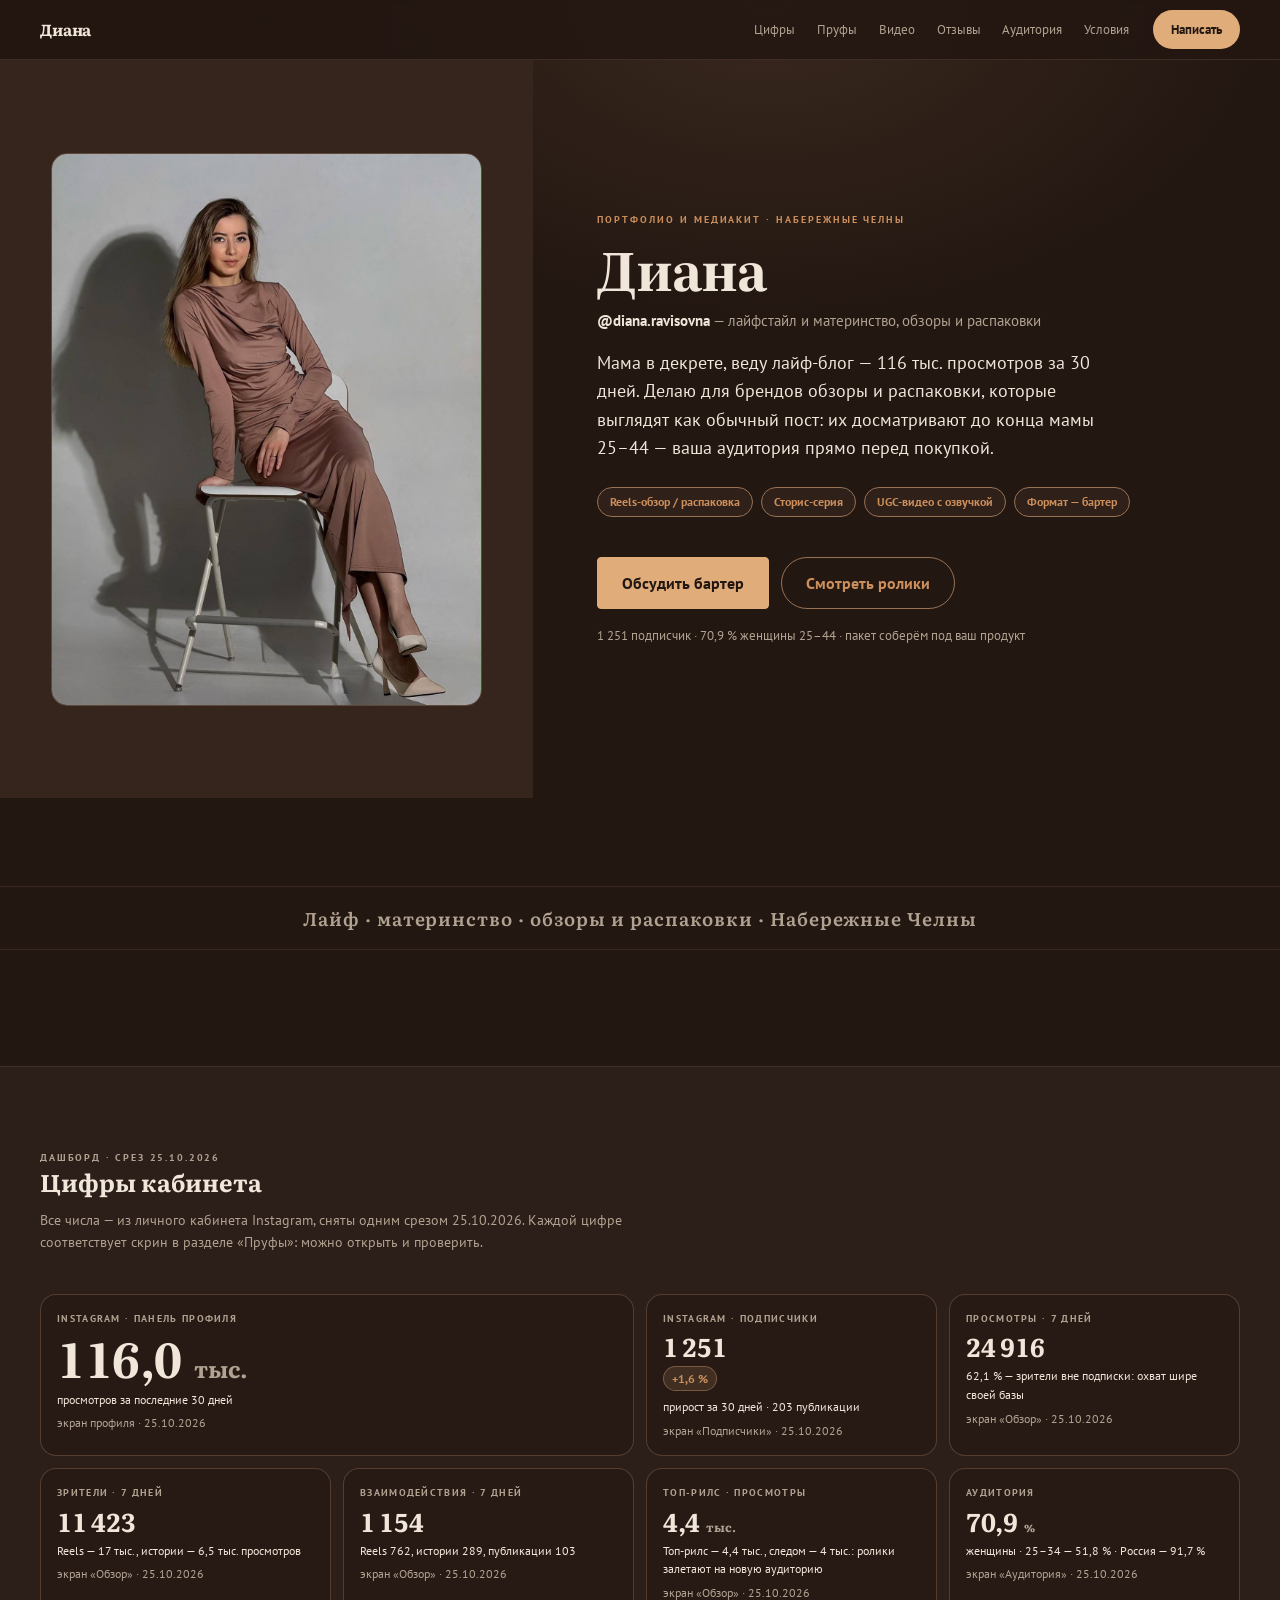
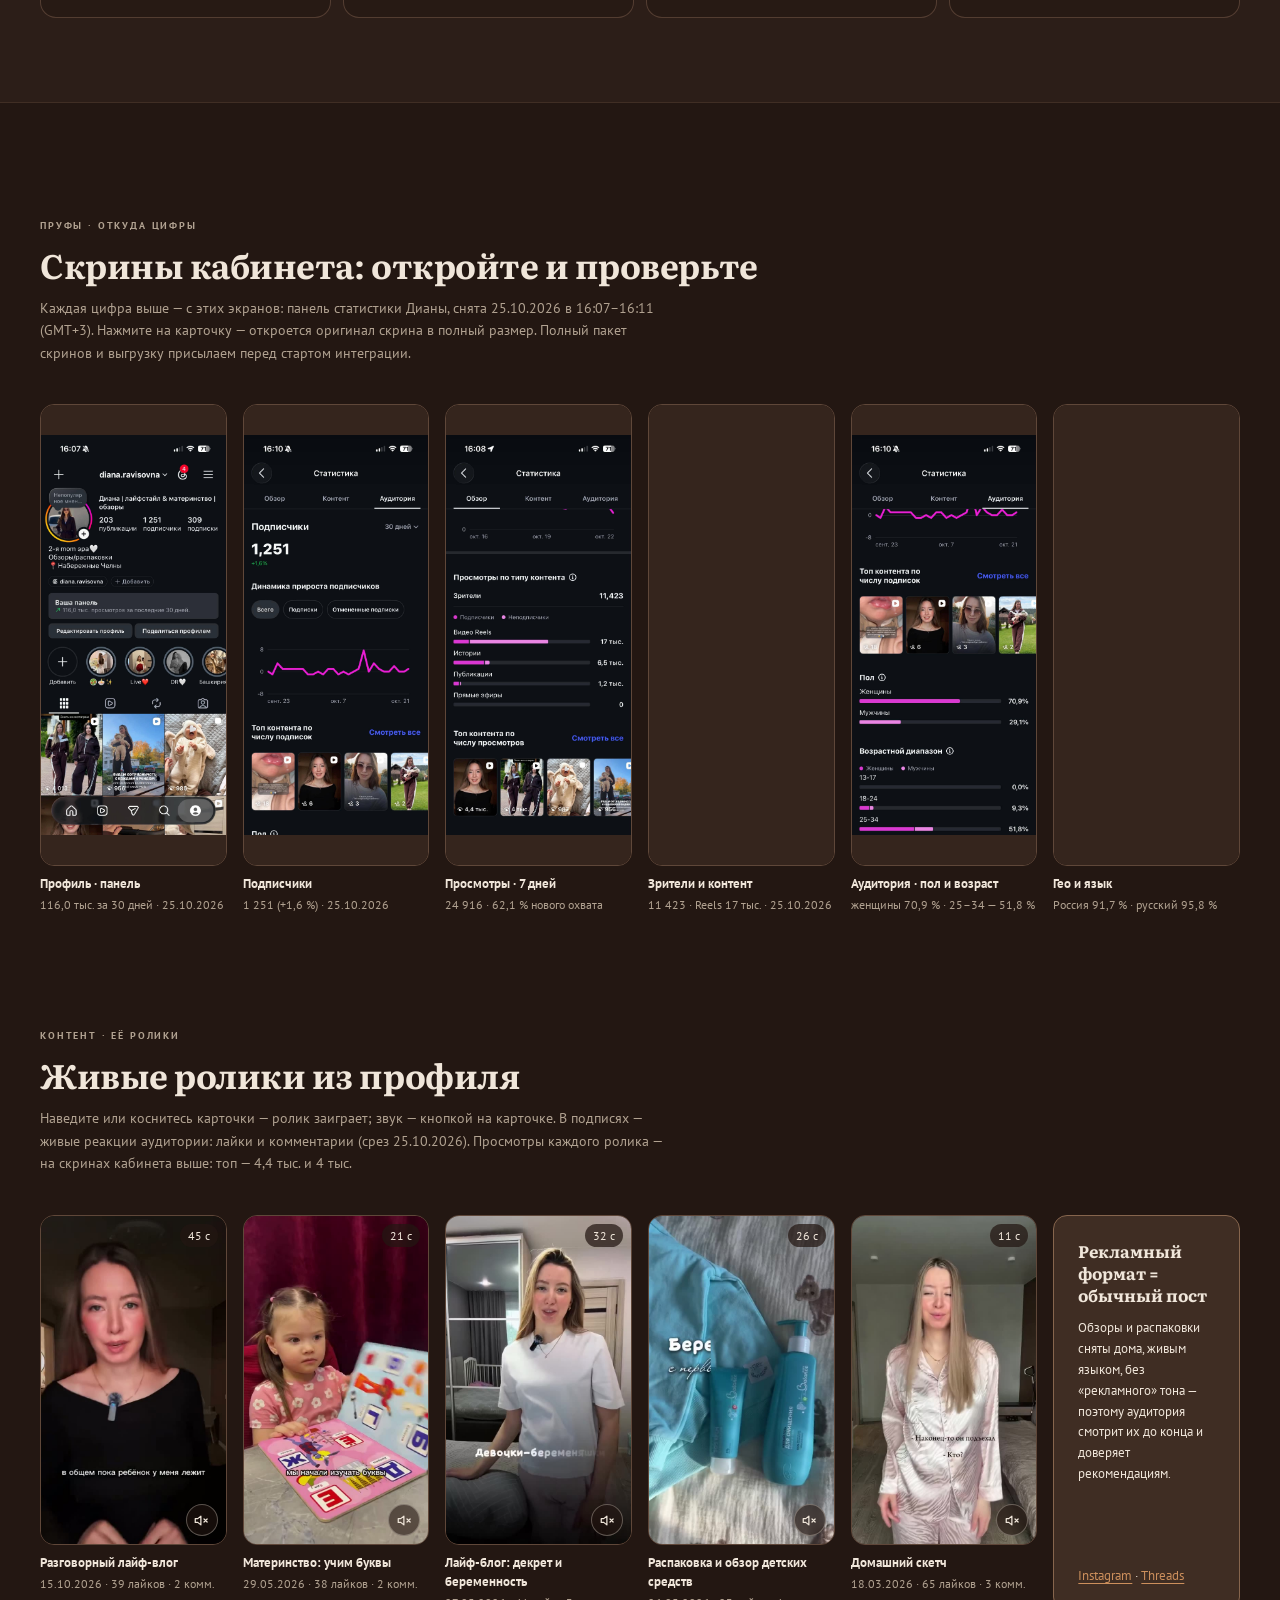
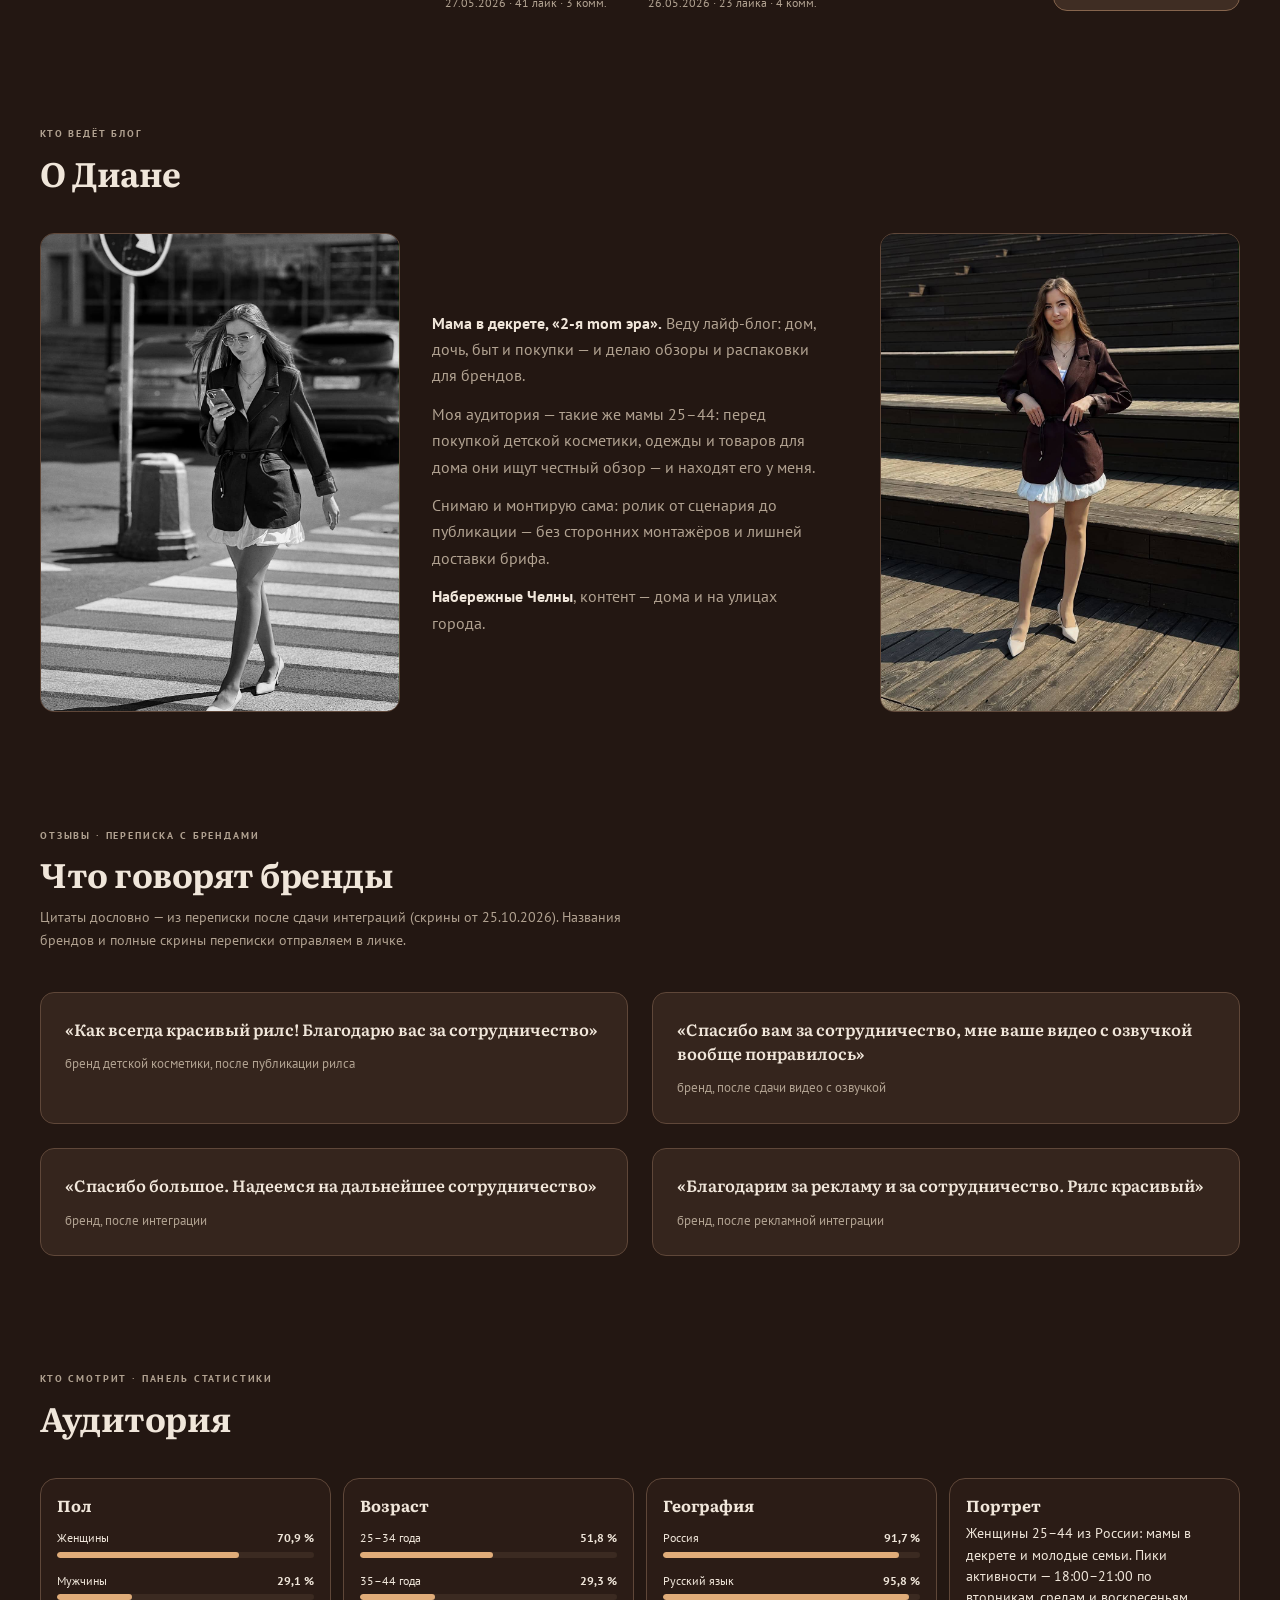
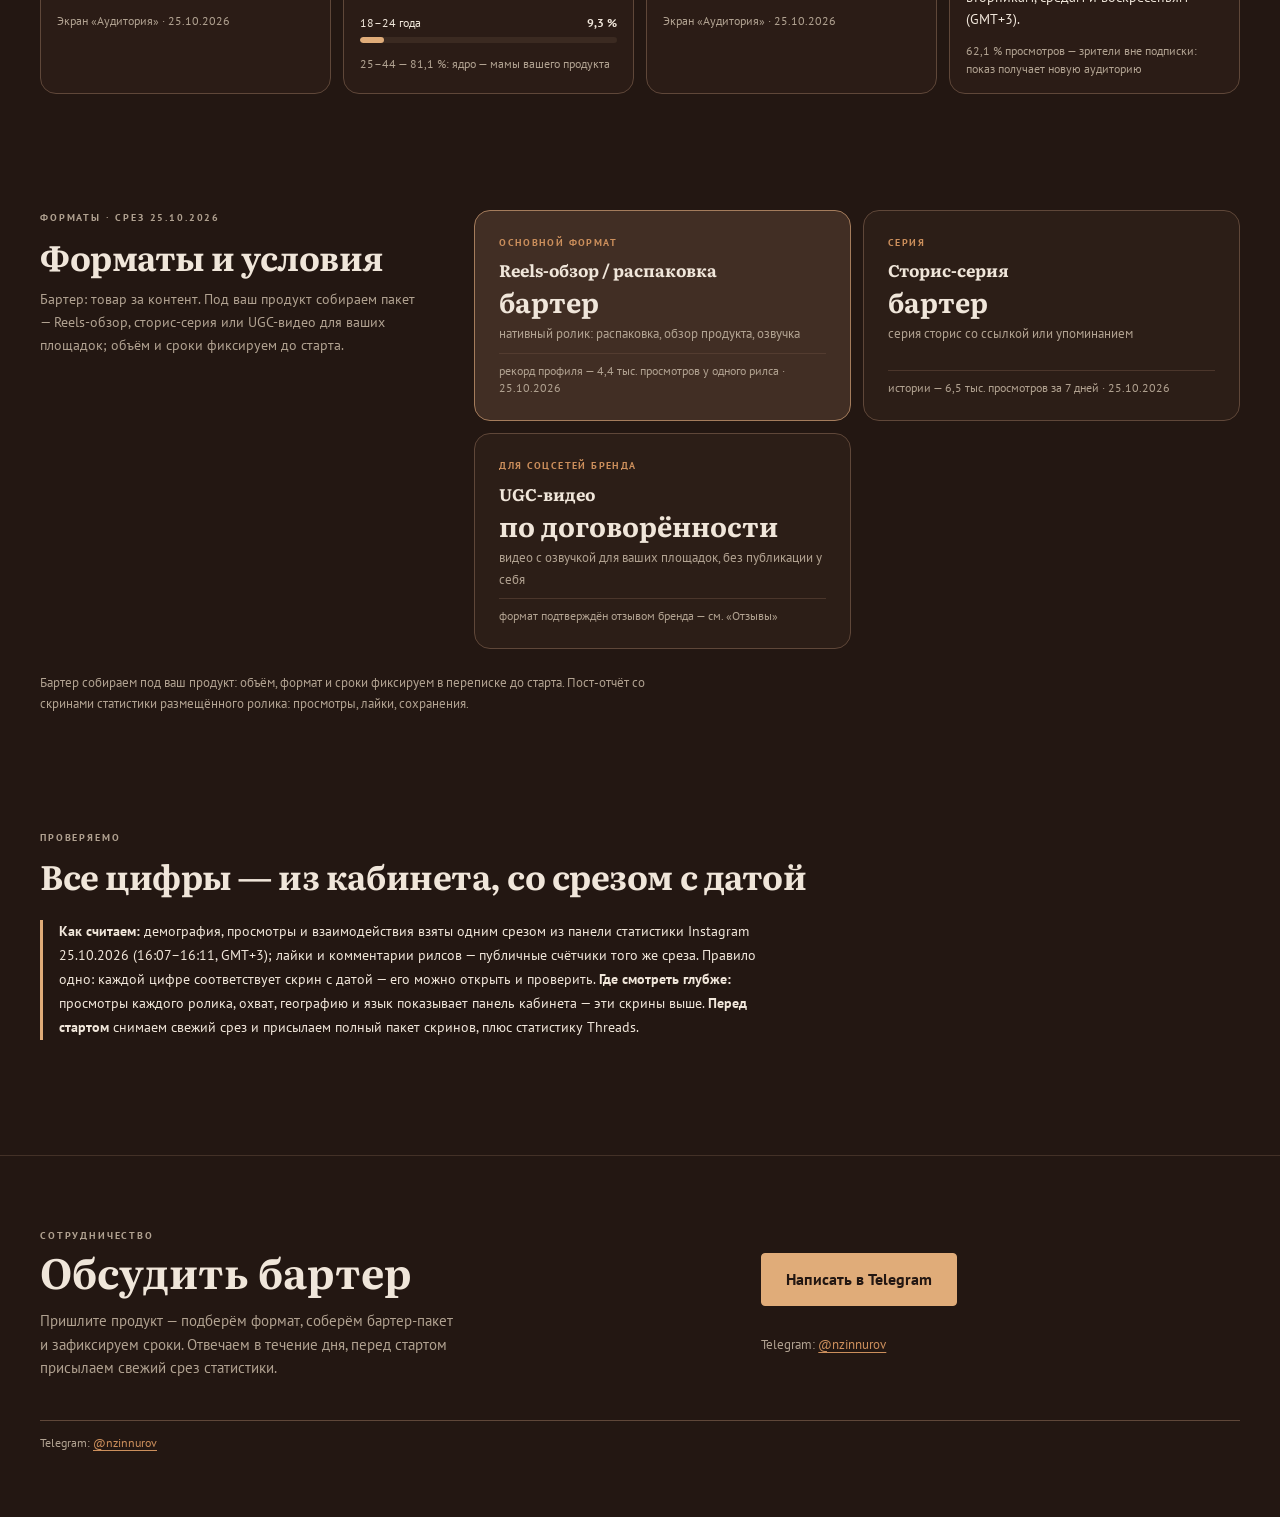
==== commit 45bfb6f0: "Превью-карточка для ссылок: og:/twitter: теги + кроп 1200x628" ====
--- a/creators/diana-ravisovna/index.html
+++ b/creators/diana-ravisovna/index.html
@@ -5,6 +5,21 @@
   <meta name="viewport" content="width=device-width, initial-scale=1.0">
   <title>Диана — портфолио и медиакит</title>
   <meta name="description" content="Портфолио и медиакит Дианы (@diana.ravisovna): лайф-блог о материнстве, обзоры и распаковки. 1 251 подписчик, 116 тыс. просмотров за 30 дней — каждая цифра срезом с датой, пруфы — скрины кабинета.">
+  <link rel="canonical" href="/creators/diana-ravisovna/">
+  <meta property="og:type" content="website">
+  <meta property="og:site_name" content="Портфолио и медиакит">
+  <meta property="og:locale" content="ru_RU">
+  <meta property="og:title" content="Диана — портфолио и медиакит">
+  <meta property="og:description" content="Лайф-блог о материнстве, обзоры и распаковки. 1 251 подписчик, 116 тыс. просмотров за 30 дней — все цифры со скринами кабинета.">
+  <meta property="og:url" content="https://nurislamzinnurov-lang.github.io/creators/diana-ravisovna/">
+  <meta property="og:image" content="https://nurislamzinnurov-lang.github.io/creators/diana-ravisovna/img/card.jpg">
+  <meta property="og:image:width" content="1200">
+  <meta property="og:image:height" content="628">
+  <meta property="og:image:alt" content="Студийный портрет Дианы">
+  <meta name="twitter:card" content="summary_large_image">
+  <meta name="twitter:title" content="Диана — портфолио и медиакит">
+  <meta name="twitter:description" content="1 251 подписчик, 116 тыс. просмотров за 30 дней — цифры со скринами кабинета.">
+  <meta name="twitter:image" content="https://nurislamzinnurov-lang.github.io/creators/diana-ravisovna/img/card.jpg">
   <link rel="icon" href="data:image/svg+xml,%3Csvg xmlns='http://www.w3.org/2000/svg' viewBox='0 0 16 16'%3E%3Crect width='16' height='16' fill='%234a3226'/%3E%3Ccircle cx='8' cy='8' r='4' fill='%23e8d5c4'/%3E%3C/svg%3E">
   <link rel="preload" as="font" type="font/woff2" href="/site/fonts/Literata-600-cyrillic.woff2" crossorigin>
   <link rel="preload" as="font" type="font/woff2" href="/site/fonts/Literata-700-cyrillic.woff2" crossorigin>
